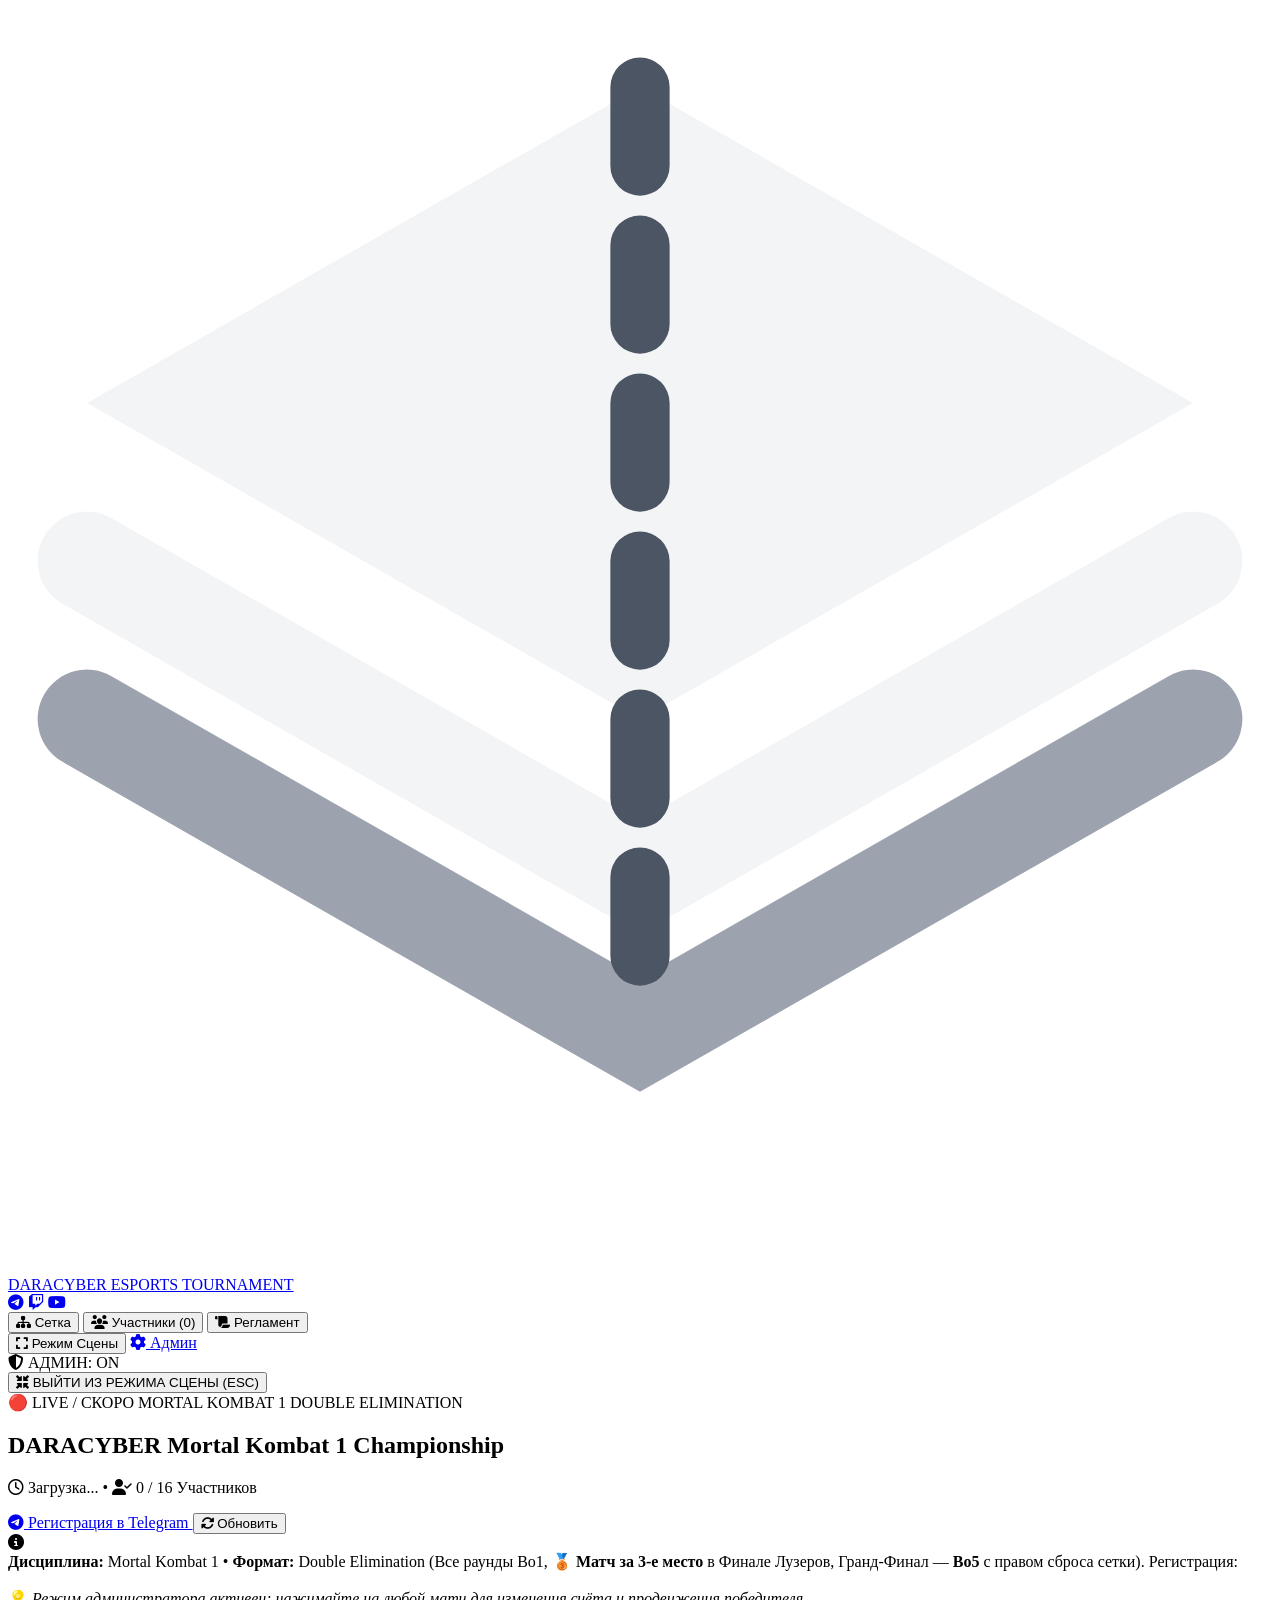
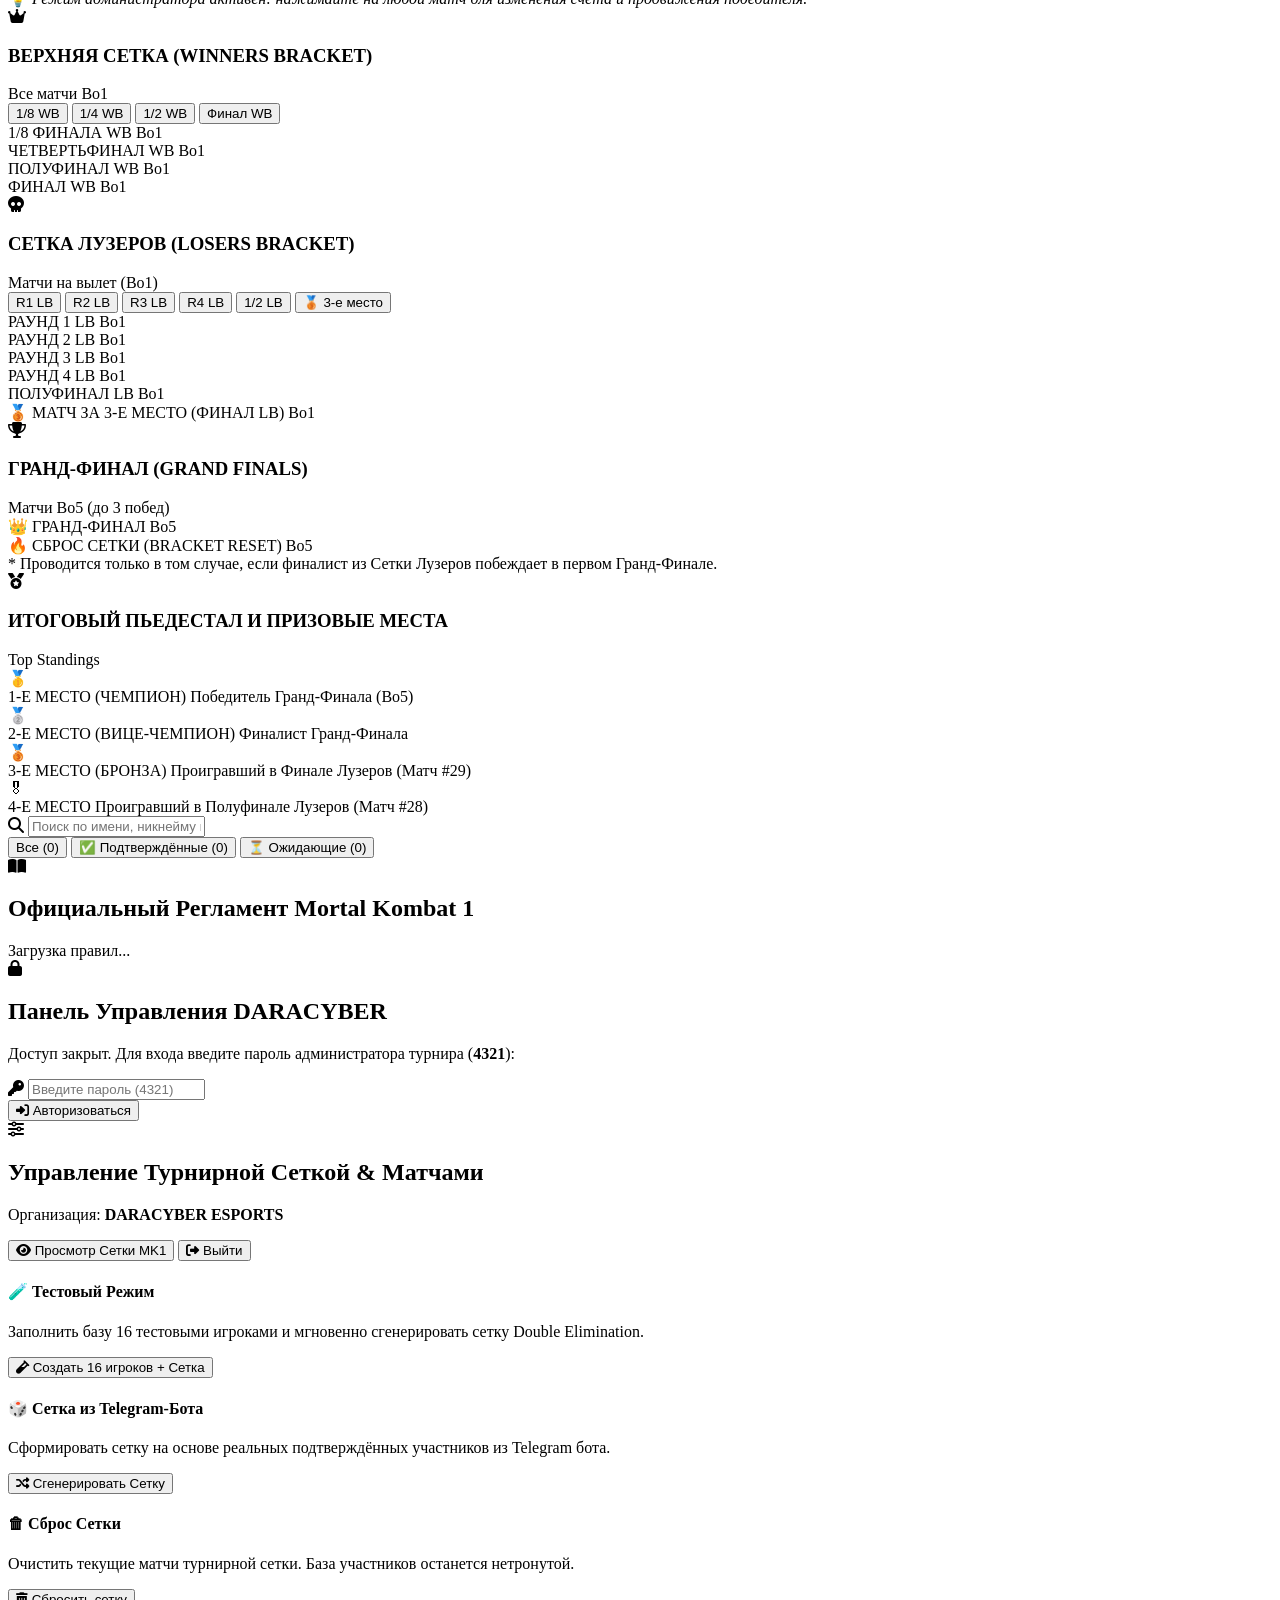
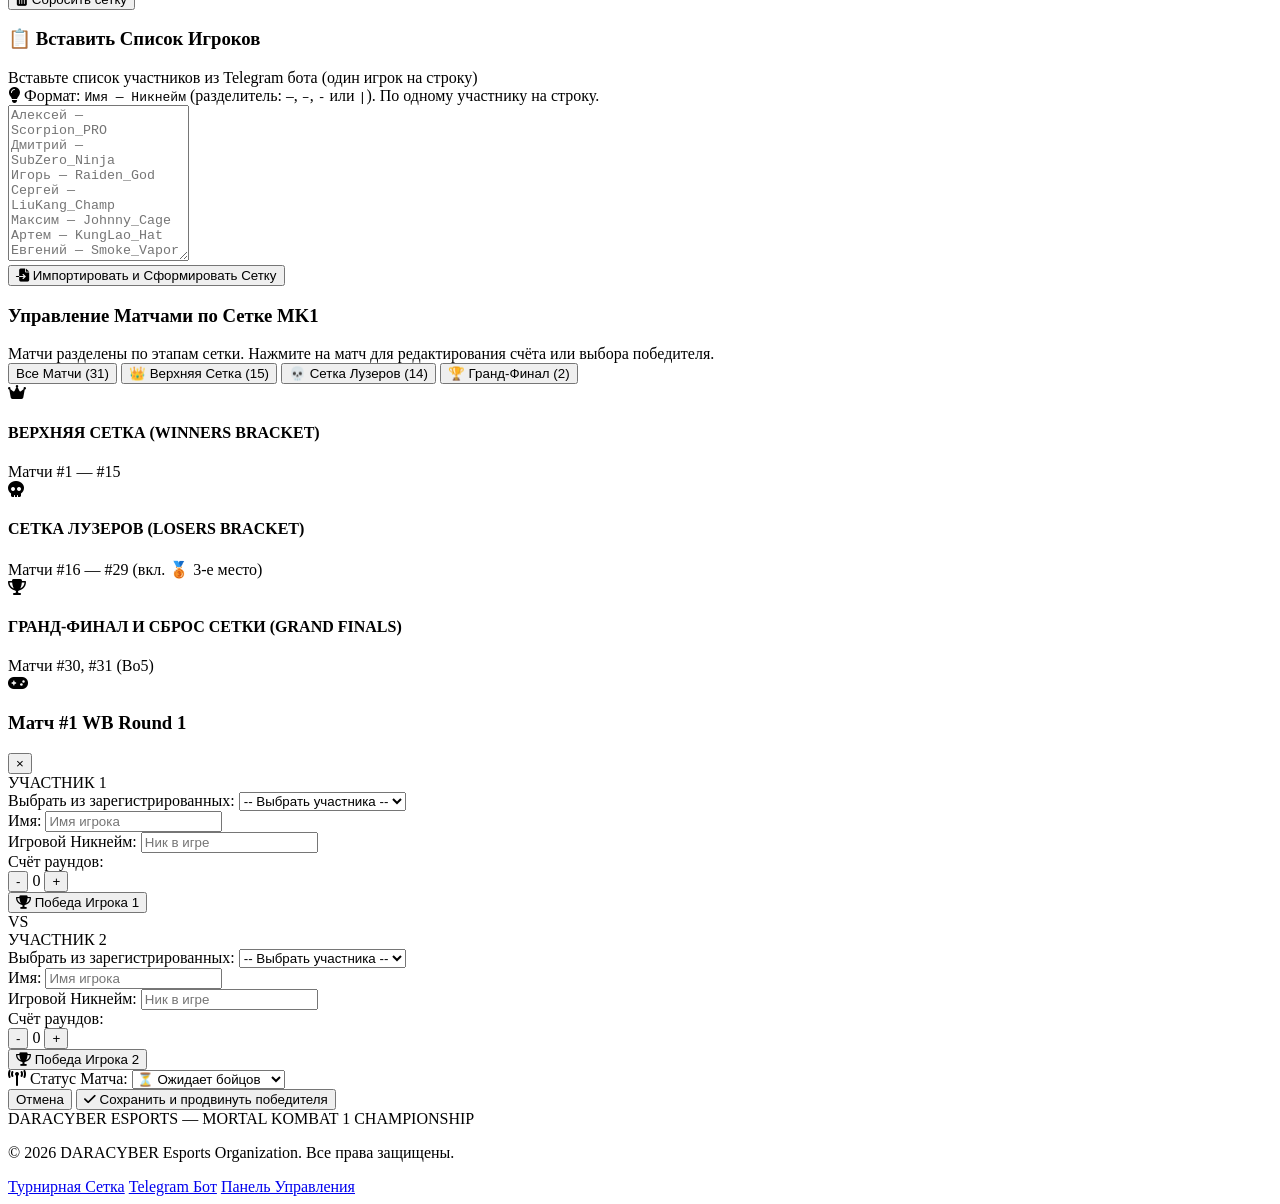
==== web/200.html @ 74cfa239 "Deploy to Heroku" ====
<!DOCTYPE html>
<html lang="ru">
<head>
  <meta charset="UTF-8">
  <meta name="viewport" content="width=device-width, initial-scale=1.0">
  <title>DARACYBER — Mortal Kombat 1 Championship</title>
  <meta name="description" content="Турнир по Mortal Kombat 1 от DARACYBER ESPORTS. Double Elimination, 16 игроков, обновление результатов в реальном времени.">
  <link rel="preconnect" href="https://fonts.googleapis.com">
  <link rel="preconnect" href="https://fonts.gstatic.com" crossorigin>
  <link href="https://fonts.googleapis.com/css2?family=Outfit:wght@400;500;600;700;800;900&family=Space+Grotesk:wght@600;700;800;900&display=swap" rel="stylesheet">
  <link rel="stylesheet" href="https://cdnjs.cloudflare.com/ajax/libs/font-awesome/6.5.1/css/all.min.css" crossorigin="anonymous">
  <link rel="stylesheet" href="/style.css">
</head>
<body>

  <!-- ================= ШАПКА ================= -->
  <header class="site-header">
    <div class="header-inner">
      <div class="header-left">
        <a href="/" class="brand-logo">
          <div class="brand-emblem">
            <svg viewBox="0 0 32 32" fill="none" xmlns="http://www.w3.org/2000/svg" class="brand-icon">
              <path d="M16 2L2 10L16 18L30 10L16 2Z" fill="#f3f4f6"/>
              <path d="M2 14L16 22L30 14" stroke="#f3f4f6" stroke-width="2.5" stroke-linecap="round"/>
              <path d="M2 18L16 26L30 18" stroke="#9ca3af" stroke-width="2.5" stroke-linecap="round"/>
              <path d="M16 2L16 26" stroke="#4b5563" stroke-width="1.5" stroke-linecap="round" stroke-dasharray="2 2"/>
            </svg>
          </div>
          <div class="brand-text">
            <span class="brand-name" id="nav-org-name">DARACYBER</span>
            <span class="brand-tag">ESPORTS TOURNAMENT</span>
          </div>
        </a>

        <!-- Соцсети -->
        <div class="header-socials">
          <a href="https://t.me/comp_games_lovers_bot" target="_blank" title="Telegram Бот" class="social-link"><i class="fab fa-telegram-plane"></i></a>
          <a href="https://twitch.tv" target="_blank" title="Twitch" class="social-link"><i class="fab fa-twitch"></i></a>
          <a href="https://youtube.com" target="_blank" title="YouTube" class="social-link"><i class="fab fa-youtube"></i></a>
        </div>
      </div>

      <!-- Навигация -->
      <nav class="main-nav">
        <button class="nav-item active" id="nav-btn-bracket" onclick="switchTab('bracket')">
          <i class="fas fa-sitemap"></i> Сетка
        </button>
        <button class="nav-item" id="nav-btn-participants" onclick="switchTab('participants')">
          <i class="fas fa-users"></i> Участники (<span id="nav-participants-count">0</span>)
        </button>
        <button class="nav-item" id="nav-btn-rules" onclick="switchTab('rules')">
          <i class="fas fa-scroll"></i> Регламент
        </button>
      </nav>

      <!-- Правая часть -->
      <div class="header-right">
        <button id="stage-mode-btn" class="btn-ghost-sm" onclick="toggleStageMode()" title="Полноэкранный режим трансляции">
          <i class="fas fa-expand"></i> Режим Сцены
        </button>
        <a href="/admin" class="btn-ghost-sm" onclick="event.preventDefault(); showAdmin();" title="Панель администратора">
          <i class="fas fa-cog"></i> Админ
        </a>
        <div id="admin-status-indicator" class="admin-status-pill hidden">
          <i class="fas fa-shield-alt"></i> АДМИН: ON
        </div>
      </div>
    </div>
  </header>

  <!-- Плавающая кнопка выхода из Режима Сцены -->
  <div id="stage-mode-floating-bar" class="stage-floating-bar">
    <button class="btn-exit-stage" onclick="toggleStageMode()" title="Выйти из режима сцены (ESC)">
      <i class="fas fa-compress-arrows-alt"></i> <span>ВЫЙТИ ИЗ РЕЖИМА СЦЕНЫ (ESC)</span>
    </button>
  </div>

  <!-- ================= ОСНОВНАЯ СТРАНИЦА ТУРНИРА ================= -->
  <div id="page-tournament" class="page-view active">

    <!-- Верхний Баннер -->
    <section class="tournament-header-banner">
      <div class="section-container">
        <div class="detail-header-flex">
          <div>
            <div class="detail-badge-group">
              <span class="status-chip chip-live">🔴 LIVE / СКОРО</span>
              <span class="status-chip chip-game">MORTAL KOMBAT 1</span>
              <span class="status-chip chip-format">DOUBLE ELIMINATION</span>
            </div>
            <h1 class="detail-main-title" id="detail-tourney-title">DARACYBER Mortal Kombat 1 Championship</h1>
            <p class="detail-info-line">
              <span id="detail-tourney-date"><i class="far fa-clock"></i> Загрузка...</span>
              <span class="dot-sep">•</span>
              <span id="detail-tourney-registered-pill"><i class="fas fa-user-check"></i> 0 / 16 Участников</span>
            </p>
          </div>

          <div class="detail-header-actions">
            <a id="detail-tg-btn" href="https://t.me/comp_games_lovers_bot" target="_blank" class="btn-action-primary" title="Регистрация через Telegram-бота">
              <i class="fab fa-telegram-plane"></i> Регистрация в Telegram
            </a>
            <button class="btn-action-secondary" onclick="loadData()">
              <i class="fas fa-sync-alt"></i> Обновить
            </button>
          </div>
        </div>
      </div>
    </section>

    <!-- Секция Контента Турнира -->
    <div class="section-container tourney-content-wrapper">

      <!-- 1. ТУРНИРНАЯ СЕТКА -->
      <div id="tab-content-bracket" class="tab-content active">
        
        <!-- Подсказка -->
        <div class="bracket-info-alert">
          <div class="alert-icon"><i class="fas fa-info-circle"></i></div>
          <div class="alert-text">
            <strong>Дисциплина:</strong> Mortal Kombat 1 • <strong>Формат:</strong> Double Elimination (Все раунды Bo1, 🥉 <strong>Матч за 3-е место</strong> в Финале Лузеров, Гранд-Финал — <strong>Bo5</strong> с правом сброса сетки). 
            Регистрация: <a id="alert-bot-link" href="https://t.me/comp_games_lovers_bot" target="_blank" style="color: #fff; font-weight: 700; text-decoration: underline;">@comp_games_lovers_bot</a>
            <span id="admin-bracket-hint" class="hidden"><br>💡 <em>Режим администратора активен: нажимайте на любой матч для изменения счёта и продвижения победителя.</em></span>
          </div>
        </div>

        <!-- Верхняя Сетка (Winners Bracket) -->
        <div class="bracket-block">
          <div class="bracket-block-header winners-header">
            <div class="bracket-title-flex">
              <i class="fas fa-crown"></i>
              <h3>ВЕРХНЯЯ СЕТКА (WINNERS BRACKET)</h3>
            </div>
            <span class="bracket-format-tag">Все матчи Bo1</span>
          </div>

          <div class="mobile-round-nav" id="winners-round-nav">
            <button class="round-nav-pill active" onclick="jumpToRound('winners', 1, this)">1/8 WB</button>
            <button class="round-nav-pill" onclick="jumpToRound('winners', 2, this)">1/4 WB</button>
            <button class="round-nav-pill" onclick="jumpToRound('winners', 3, this)">1/2 WB</button>
            <button class="round-nav-pill" onclick="jumpToRound('winners', 4, this)">Финал WB</button>
          </div>

          <div class="bracket-scroll-container" id="scroll-container-winners">
            <div class="bracket-tree" id="bracket-tree-winners">
              <div class="round-column" id="winners-col-1">
                <div class="round-heading">1/8 ФИНАЛА WB <span class="bo-chip">Bo1</span></div>
                <div class="matches-list" id="winners-round-1"></div>
              </div>
              <div class="round-column" id="winners-col-2">
                <div class="round-heading">ЧЕТВЕРТЬФИНАЛ WB <span class="bo-chip">Bo1</span></div>
                <div class="matches-list" id="winners-round-2"></div>
              </div>
              <div class="round-column" id="winners-col-3">
                <div class="round-heading">ПОЛУФИНАЛ WB <span class="bo-chip">Bo1</span></div>
                <div class="matches-list" id="winners-round-3"></div>
              </div>
              <div class="round-column highlight-column" id="winners-col-4">
                <div class="round-heading">ФИНАЛ WB <span class="bo-chip">Bo1</span></div>
                <div class="matches-list" id="winners-round-4"></div>
              </div>
            </div>
          </div>
        </div>

        <!-- Нижняя Сетка (Losers Bracket) -->
        <div class="bracket-block">
          <div class="bracket-block-header losers-header">
            <div class="bracket-title-flex">
              <i class="fas fa-skull"></i>
              <h3>СЕТКА ЛУЗЕРОВ (LOSERS BRACKET)</h3>
            </div>
            <span class="bracket-format-tag">Матчи на вылет (Bo1)</span>
          </div>

          <div class="mobile-round-nav" id="losers-round-nav">
            <button class="round-nav-pill active" onclick="jumpToRound('losers', 1, this)">R1 LB</button>
            <button class="round-nav-pill" onclick="jumpToRound('losers', 2, this)">R2 LB</button>
            <button class="round-nav-pill" onclick="jumpToRound('losers', 3, this)">R3 LB</button>
            <button class="round-nav-pill" onclick="jumpToRound('losers', 4, this)">R4 LB</button>
            <button class="round-nav-pill" onclick="jumpToRound('losers', 5, this)">1/2 LB</button>
            <button class="round-nav-pill" onclick="jumpToRound('losers', 6, this)">🥉 3-е место</button>
          </div>

          <div class="bracket-scroll-container" id="scroll-container-losers">
            <div class="bracket-tree losers-tree" id="bracket-tree-losers">
              <div class="round-column" id="losers-col-1">
                <div class="round-heading">РАУНД 1 LB <span class="bo-chip">Bo1</span></div>
                <div class="matches-list" id="losers-round-1"></div>
              </div>
              <div class="round-column" id="losers-col-2">
                <div class="round-heading">РАУНД 2 LB <span class="bo-chip">Bo1</span></div>
                <div class="matches-list" id="losers-round-2"></div>
              </div>
              <div class="round-column" id="losers-col-3">
                <div class="round-heading">РАУНД 3 LB <span class="bo-chip">Bo1</span></div>
                <div class="matches-list" id="losers-round-3"></div>
              </div>
              <div class="round-column" id="losers-col-4">
                <div class="round-heading">РАУНД 4 LB <span class="bo-chip">Bo1</span></div>
                <div class="matches-list" id="losers-round-4"></div>
              </div>
              <div class="round-column" id="losers-col-5">
                <div class="round-heading">ПОЛУФИНАЛ LB <span class="bo-chip">Bo1</span></div>
                <div class="matches-list" id="losers-round-5"></div>
              </div>
              <div class="round-column highlight-column bronze-column" id="losers-col-6">
                <div class="round-heading bronze-heading">🥉 МАТЧ ЗА 3-Е МЕСТО (ФИНАЛ LB) <span class="bo-chip">Bo1</span></div>
                <div class="matches-list" id="losers-round-6"></div>
              </div>
            </div>
          </div>
        </div>

        <!-- Гранд-Финал и Сброс Сетки -->
        <div class="bracket-block grand-final-block">
          <div class="bracket-block-header grand-header">
            <div class="bracket-title-flex">
              <i class="fas fa-trophy"></i>
              <h3>ГРАНД-ФИНАЛ (GRAND FINALS)</h3>
            </div>
            <span class="bracket-format-tag">Матчи Bo5 (до 3 побед)</span>
          </div>

          <div class="grand-finals-grid">
            <div class="grand-match-box">
              <div class="round-heading grand-title">
                👑 ГРАНД-ФИНАЛ <span class="bo-chip">Bo5</span>
              </div>
              <div class="matches-list" id="grand-final-matches"></div>
            </div>

            <div class="grand-match-box reset-box">
              <div class="round-heading reset-title">
                🔥 СБРОС СЕТКИ (BRACKET RESET) <span class="bo-chip">Bo5</span>
              </div>
              <div class="matches-list" id="reset-final-matches"></div>
              <div class="reset-explain-text">
                * Проводится только в том случае, если финалист из Сетки Лузеров побеждает в первом Гранд-Финале.
              </div>
            </div>
          </div>
        </div>

        <!-- Итоговый Пьедестал -->
        <div class="bracket-block podium-standings-block">
          <div class="bracket-block-header podium-header">
            <div class="bracket-title-flex">
              <i class="fas fa-medal"></i>
              <h3>ИТОГОВЫЙ ПЬЕДЕСТАЛ И ПРИЗОВЫЕ МЕСТА</h3>
            </div>
            <span class="bracket-format-tag">Top Standings</span>
          </div>

          <div class="podium-showcase-grid">
            <div class="podium-card podium-first">
              <div class="podium-medal">🥇</div>
              <div class="podium-info">
                <span class="podium-rank">1-Е МЕСТО (ЧЕМПИОН)</span>
                <span class="podium-sub">Победитель Гранд-Финала (Bo5)</span>
              </div>
            </div>

            <div class="podium-card podium-second">
              <div class="podium-medal">🥈</div>
              <div class="podium-info">
                <span class="podium-rank">2-Е МЕСТО (ВИЦЕ-ЧЕМПИОН)</span>
                <span class="podium-sub">Финалист Гранд-Финала</span>
              </div>
            </div>

            <div class="podium-card podium-third">
              <div class="podium-medal">🥉</div>
              <div class="podium-info">
                <span class="podium-rank">3-Е МЕСТО (БРОНЗА)</span>
                <span class="podium-sub">Проигравший в Финале Лузеров (Матч #29)</span>
              </div>
            </div>

            <div class="podium-card podium-fourth">
              <div class="podium-medal">🎖</div>
              <div class="podium-info">
                <span class="podium-rank">4-Е МЕСТО</span>
                <span class="podium-sub">Проигравший в Полуфинале Лузеров (Матч #28)</span>
              </div>
            </div>
          </div>
        </div>

      </div>

      <!-- 2. СПИСОК УЧАСТНИКОВ -->
      <div id="tab-content-participants" class="tab-content">
        
        <!-- Панель Поиска и Фильтрации -->
        <div class="participants-filter-bar">
          <div class="search-input-wrap">
            <i class="fas fa-search search-icon"></i>
            <input type="text" id="participant-search" placeholder="Поиск по имени, никнейму или @username..." oninput="onSearchParticipants()">
          </div>

          <div class="filter-buttons-group">
            <button class="filter-btn active" onclick="filterParticipantStatus('all', this)">Все (<span id="count-all">0</span>)</button>
            <button class="filter-btn" onclick="filterParticipantStatus('confirmed', this)">✅ Подтверждённые (<span id="count-confirmed">0</span>)</button>
            <button class="filter-btn" onclick="filterParticipantStatus('pending', this)">⏳ Ожидающие (<span id="count-pending">0</span>)</button>
          </div>
        </div>

        <!-- Сетка карточек участников -->
        <div class="participants-grid-layout" id="participants-list-container">
          <!-- Заполняется динамически через JS -->
        </div>

      </div>

      <!-- 3. РЕГЛАМЕНТ И ПРАВИЛА -->
      <div id="tab-content-rules" class="tab-content">
        <div class="rules-paper-card">
          <div class="rules-header">
            <i class="fas fa-book-open"></i>
            <h2>Официальный Регламент Mortal Kombat 1</h2>
          </div>
          <div class="rules-body" id="rules-content-display">
            Загрузка правил...
          </div>
        </div>
      </div>

    </div>
  </div>


  <!-- ================= СТРАНИЦА АДМИН-ПАНЕЛИ (/admin) ================= -->
  <div id="page-admin" class="page-view">
    <div class="section-container">
      
      <!-- Форма Входа -->
      <div id="admin-auth-view" class="admin-login-box">
        <div class="admin-login-shield">
          <i class="fas fa-lock"></i>
        </div>
        <h2>Панель Управления DARACYBER</h2>
        <p class="admin-login-sub">Доступ закрыт. Для входа введите пароль администратора турнира (<strong>4321</strong>):</p>
        
        <div class="passcode-input-form">
          <div class="input-with-icon">
            <i class="fas fa-key"></i>
            <input type="password" id="admin-passcode-input" placeholder="Введите пароль (4321)" maxlength="20" onkeypress="if(event.key==='Enter') executeAdminLogin()">
          </div>
          <button class="btn-action-primary w-100" id="btn-admin-submit" onclick="executeAdminLogin()">
            <i class="fas fa-sign-in-alt"></i> Авторизоваться
          </button>
          <div id="admin-auth-error" class="auth-error-msg hidden"></div>
        </div>
      </div>

      <!-- Панель Администратора -->
      <div id="admin-dashboard-view" class="admin-dashboard-box hidden">
        
        <div class="dashboard-top-bar">
          <div class="dash-title">
            <i class="fas fa-sliders-h"></i>
            <div>
              <h2>Управление Турнирной Сеткой & Матчами</h2>
              <p>Организация: <strong>DARACYBER ESPORTS</strong></p>
            </div>
          </div>
          <div class="dash-actions">
            <button class="btn-ghost-sm" onclick="showTournament()">
              <i class="fas fa-eye"></i> Просмотр Сетки MK1
            </button>
            <button class="btn-danger-sm" onclick="logoutAdmin()">
              <i class="fas fa-sign-out-alt"></i> Выйти
            </button>
          </div>
        </div>

        <!-- Кнопки быстрых действий -->
        <div class="admin-quick-controls">
          <div class="control-card">
            <h4>🧪 Тестовый Режим</h4>
            <p>Заполнить базу 16 тестовыми игроками и мгновенно сгенерировать сетку Double Elimination.</p>
            <button class="btn-action-secondary" onclick="seedTestPlayers()">
              <i class="fas fa-vial"></i> Создать 16 игроков + Сетка
            </button>
          </div>

          <div class="control-card">
            <h4>🎲 Сетка из Telegram-Бота</h4>
            <p>Сформировать сетку на основе реальных подтверждённых участников из Telegram бота.</p>
            <button class="btn-action-primary" onclick="generateBracket()">
              <i class="fas fa-random"></i> Сгенерировать Сетку
            </button>
          </div>

          <div class="control-card danger-card">
            <h4>🗑 Сброс Сетки</h4>
            <p>Очистить текущие матчи турнирной сетки. База участников останется нетронутой.</p>
            <button class="btn-danger-sm" onclick="resetBracket()">
              <i class="fas fa-trash-alt"></i> Сбросить сетку
            </button>
          </div>
        </div>

        <!-- НОВОЕ: Импорт Списка Игроков -->
        <div class="admin-import-section">
          <div class="admin-section-header">
            <h3>📋 Вставить Список Игроков</h3>
            <span class="badge-hint">Вставьте список участников из Telegram бота (один игрок на строку)</span>
          </div>

          <div class="import-card">
            <div class="import-format-hint">
              <i class="fas fa-lightbulb"></i>
              <span>Формат: <code>Имя — Никнейм</code> (разделитель: <code>—</code>, <code>–</code>, <code>-</code> или <code>|</code>). По одному участнику на строку.</span>
            </div>
            <textarea id="import-players-textarea" class="import-textarea" rows="10" placeholder="Алексей — Scorpion_PRO
Дмитрий — SubZero_Ninja
Игорь — Raiden_God
Сергей — LiuKang_Champ
Максим — Johnny_Cage
Артем — KungLao_Hat
Евгений — Smoke_Vapor
Никита — Reptile_Acid
Владимир — ShaoKahn_King
Олег — ShangTsung_Soul
Михаил — Baraka_Blades
Роман — Jax_Arms
Павел — Kenshi_Sword
Илья — Rain_Water
Денис — Geras_Time
Кирилл — Kabal_Speed"></textarea>
            <div class="import-actions">
              <button class="btn-action-primary" onclick="importPlayersList()">
                <i class="fas fa-file-import"></i> Импортировать и Сформировать Сетку
              </button>
              <span id="import-result-msg" class="import-result-msg"></span>
            </div>
          </div>
        </div>

        <!-- Управление матчами по сетке (Winners, Losers, Finals) -->
        <div class="admin-matches-section">
          <div class="admin-section-header">
            <div>
              <h3>Управление Матчами по Сетке MK1</h3>
              <span class="badge-hint">Матчи разделены по этапам сетки. Нажмите на матч для редактирования счёта или выбора победителя.</span>
            </div>

            <!-- Фильтр категорий -->
            <div class="admin-filter-pills">
              <button class="admin-filter-pill active" id="af-btn-all" onclick="filterAdminCategory('all', this)">Все Матчи (31)</button>
              <button class="admin-filter-pill" id="af-btn-winners" onclick="filterAdminCategory('winners', this)">👑 Верхняя Сетка (15)</button>
              <button class="admin-filter-pill" id="af-btn-losers" onclick="filterAdminCategory('losers', this)">💀 Сетка Лузеров (14)</button>
              <button class="admin-filter-pill" id="af-btn-finals" onclick="filterAdminCategory('finals', this)">🏆 Гранд-Финал (2)</button>
            </div>
          </div>

          <!-- 1. ВЕРХНЯЯ СЕТКА -->
          <div class="admin-bracket-group" id="admin-group-winners">
            <div class="admin-group-title">
              <div class="group-title-left">
                <i class="fas fa-crown text-gold"></i>
                <h4>ВЕРХНЯЯ СЕТКА (WINNERS BRACKET)</h4>
              </div>
              <span class="admin-block-badge">Матчи #1 — #15</span>
            </div>
            <div class="admin-matches-container" id="admin-list-winners"></div>
          </div>

          <!-- 2. СЕТКА ЛУЗЕРОВ -->
          <div class="admin-bracket-group" id="admin-group-losers">
            <div class="admin-group-title">
              <div class="group-title-left">
                <i class="fas fa-skull text-red"></i>
                <h4>СЕТКА ЛУЗЕРОВ (LOSERS BRACKET)</h4>
              </div>
              <span class="admin-block-badge">Матчи #16 — #29 (вкл. 🥉 3-е место)</span>
            </div>
            <div class="admin-matches-container" id="admin-list-losers"></div>
          </div>

          <!-- 3. ГРАНД-ФИНАЛЫ -->
          <div class="admin-bracket-group" id="admin-group-finals">
            <div class="admin-group-title">
              <div class="group-title-left">
                <i class="fas fa-trophy text-gold"></i>
                <h4>ГРАНД-ФИНАЛ И СБРОС СЕТКИ (GRAND FINALS)</h4>
              </div>
              <span class="admin-block-badge">Матчи #30, #31 (Bo5)</span>
            </div>
            <div class="admin-matches-container" id="admin-list-finals"></div>
          </div>
        </div>

      </div>

    </div>
  </div>


  <!-- ================= МОДАЛЬНОЕ ОКНО РЕДАКТИРОВАНИЯ МАТЧА ================= -->
  <div id="match-modal" class="modal-backdrop hidden">
    <div class="modal-card">
      <div class="modal-top">
        <div class="modal-title-flex">
          <i class="fas fa-gamepad"></i>
          <h3>Матч <span id="modal-match-id">#1</span> <span class="modal-round-tag" id="modal-match-round">WB Round 1</span></h3>
        </div>
        <button class="modal-close-btn" onclick="closeModal()">&times;</button>
      </div>

      <div class="modal-body-content">
        
        <!-- Блок Игроков и Счёта -->
        <div class="players-editor-grid">
          
          <!-- Игрок 1 -->
          <div class="player-edit-card" id="player1-card-box">
            <div class="player-card-tag">УЧАСТНИК 1</div>
            
            <div class="form-group">
              <label>Выбрать из зарегистрированных:</label>
              <select id="modal-p1-select" class="form-control" onchange="onSelectPlayer(1)">
                <option value="">-- Выбрать участника --</option>
              </select>
            </div>

            <div class="form-group">
              <label>Имя:</label>
              <input type="text" id="modal-p1-name-input" class="form-control" placeholder="Имя игрока">
            </div>

            <div class="form-group">
              <label>Игровой Никнейм:</label>
              <input type="text" id="modal-p1-nick-input" class="form-control" placeholder="Ник в игре">
            </div>

            <div class="score-selector-wrap">
              <label>Счёт раундов:</label>
              <div class="score-stepper">
                <button type="button" class="btn-step" onclick="adjustScore(1, -1)">-</button>
                <span class="step-value" id="modal-score1">0</span>
                <button type="button" class="btn-step" onclick="adjustScore(1, 1)">+</button>
              </div>
            </div>

            <button type="button" class="btn-win-select" onclick="selectWinner(1)">
              <i class="fas fa-trophy"></i> Победа Игрока 1
            </button>
          </div>

          <!-- Разделитель VS -->
          <div class="vs-center-column">
            <div class="vs-badge">VS</div>
          </div>

          <!-- Игрок 2 -->
          <div class="player-edit-card" id="player2-card-box">
            <div class="player-card-tag">УЧАСТНИК 2</div>

            <div class="form-group">
              <label>Выбрать из зарегистрированных:</label>
              <select id="modal-p2-select" class="form-control" onchange="onSelectPlayer(2)">
                <option value="">-- Выбрать участника --</option>
              </select>
            </div>

            <div class="form-group">
              <label>Имя:</label>
              <input type="text" id="modal-p2-name-input" class="form-control" placeholder="Имя игрока">
            </div>

            <div class="form-group">
              <label>Игровой Никнейм:</label>
              <input type="text" id="modal-p2-nick-input" class="form-control" placeholder="Ник в игре">
            </div>

            <div class="score-selector-wrap">
              <label>Счёт раундов:</label>
              <div class="score-stepper">
                <button type="button" class="btn-step" onclick="adjustScore(2, -1)">-</button>
                <span class="step-value" id="modal-score2">0</span>
                <button type="button" class="btn-step" onclick="adjustScore(2, 1)">+</button>
              </div>
            </div>

            <button type="button" class="btn-win-select" onclick="selectWinner(2)">
              <i class="fas fa-trophy"></i> Победа Игрока 2
            </button>
          </div>

        </div>

        <!-- Статус Матча -->
        <div class="status-select-bar">
          <label><i class="fas fa-broadcast-tower"></i> Статус Матча:</label>
          <select id="modal-status-select" class="form-control status-dropdown">
            <option value="pending">⏳ Ожидает бойцов</option>
            <option value="live">🔴 ИДЁТ БОЙ (LIVE)</option>
            <option value="completed">✅ Матч завершён</option>
            <option value="not_needed">🚫 Не требуется</option>
          </select>
        </div>

      </div>

      <div class="modal-footer-bar">
        <button class="btn-ghost-sm" onclick="closeModal()">Отмена</button>
        <button class="btn-action-primary" id="save-match-btn" onclick="saveMatchResult()">
          <i class="fas fa-check"></i> Сохранить и продвинуть победителя
        </button>
      </div>
    </div>
  </div>


  <!-- ================= ПОДВАЛ ================= -->
  <footer class="site-footer">
    <div class="footer-inner">
      <div class="footer-left">
        <div class="footer-logo">
          <span class="brand-name" id="footer-org-name">DARACYBER</span>
          <span class="brand-sub">ESPORTS — MORTAL KOMBAT 1 CHAMPIONSHIP</span>
        </div>
        <p class="footer-copy">© 2026 DARACYBER Esports Organization. Все права защищены.</p>
      </div>

      <div class="footer-links">
        <a href="javascript:void(0)" onclick="showTournament()">Турнирная Сетка</a>
        <a id="footer-tg-link" href="https://t.me/comp_games_lovers_bot" target="_blank">Telegram Бот</a>
        <a href="/admin" onclick="event.preventDefault(); showAdmin();">Панель Управления</a>
      </div>
    </div>
  </footer>

  <script src="/app.js"></script>
</body>
</html>
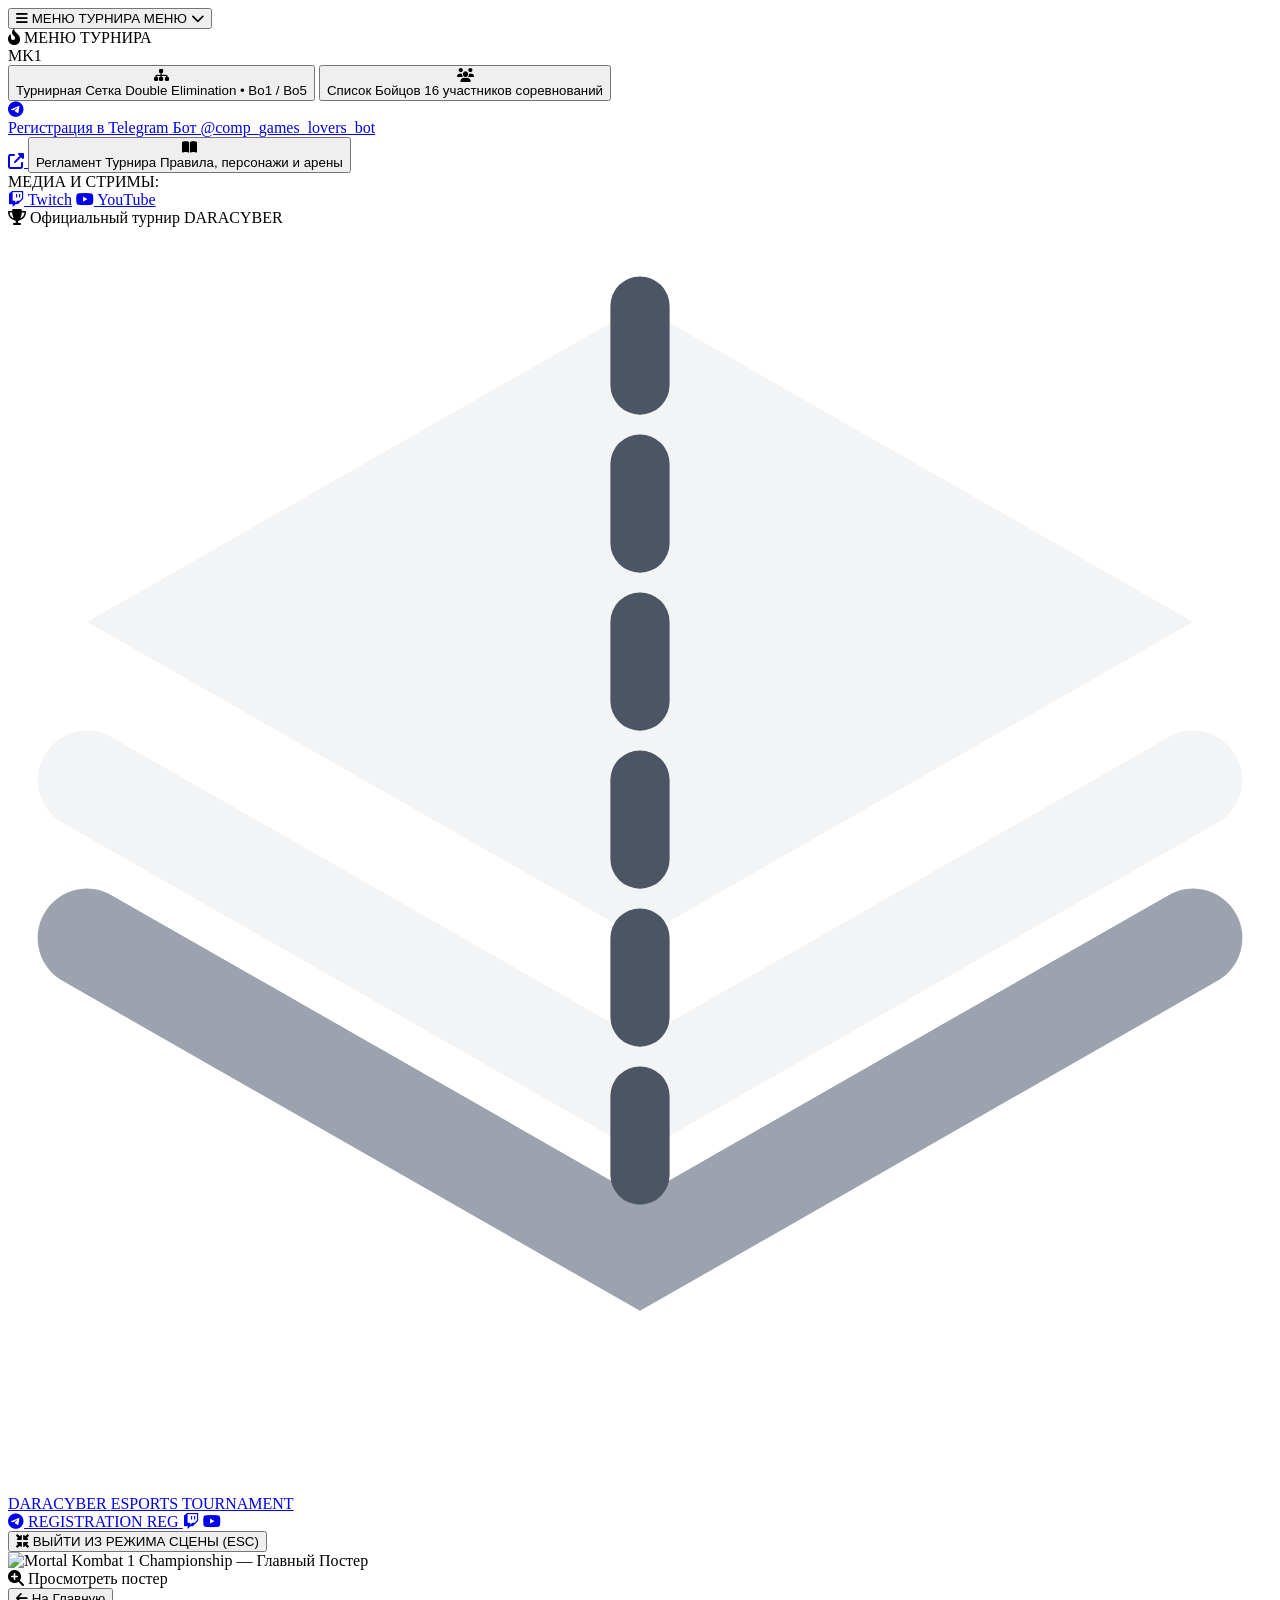
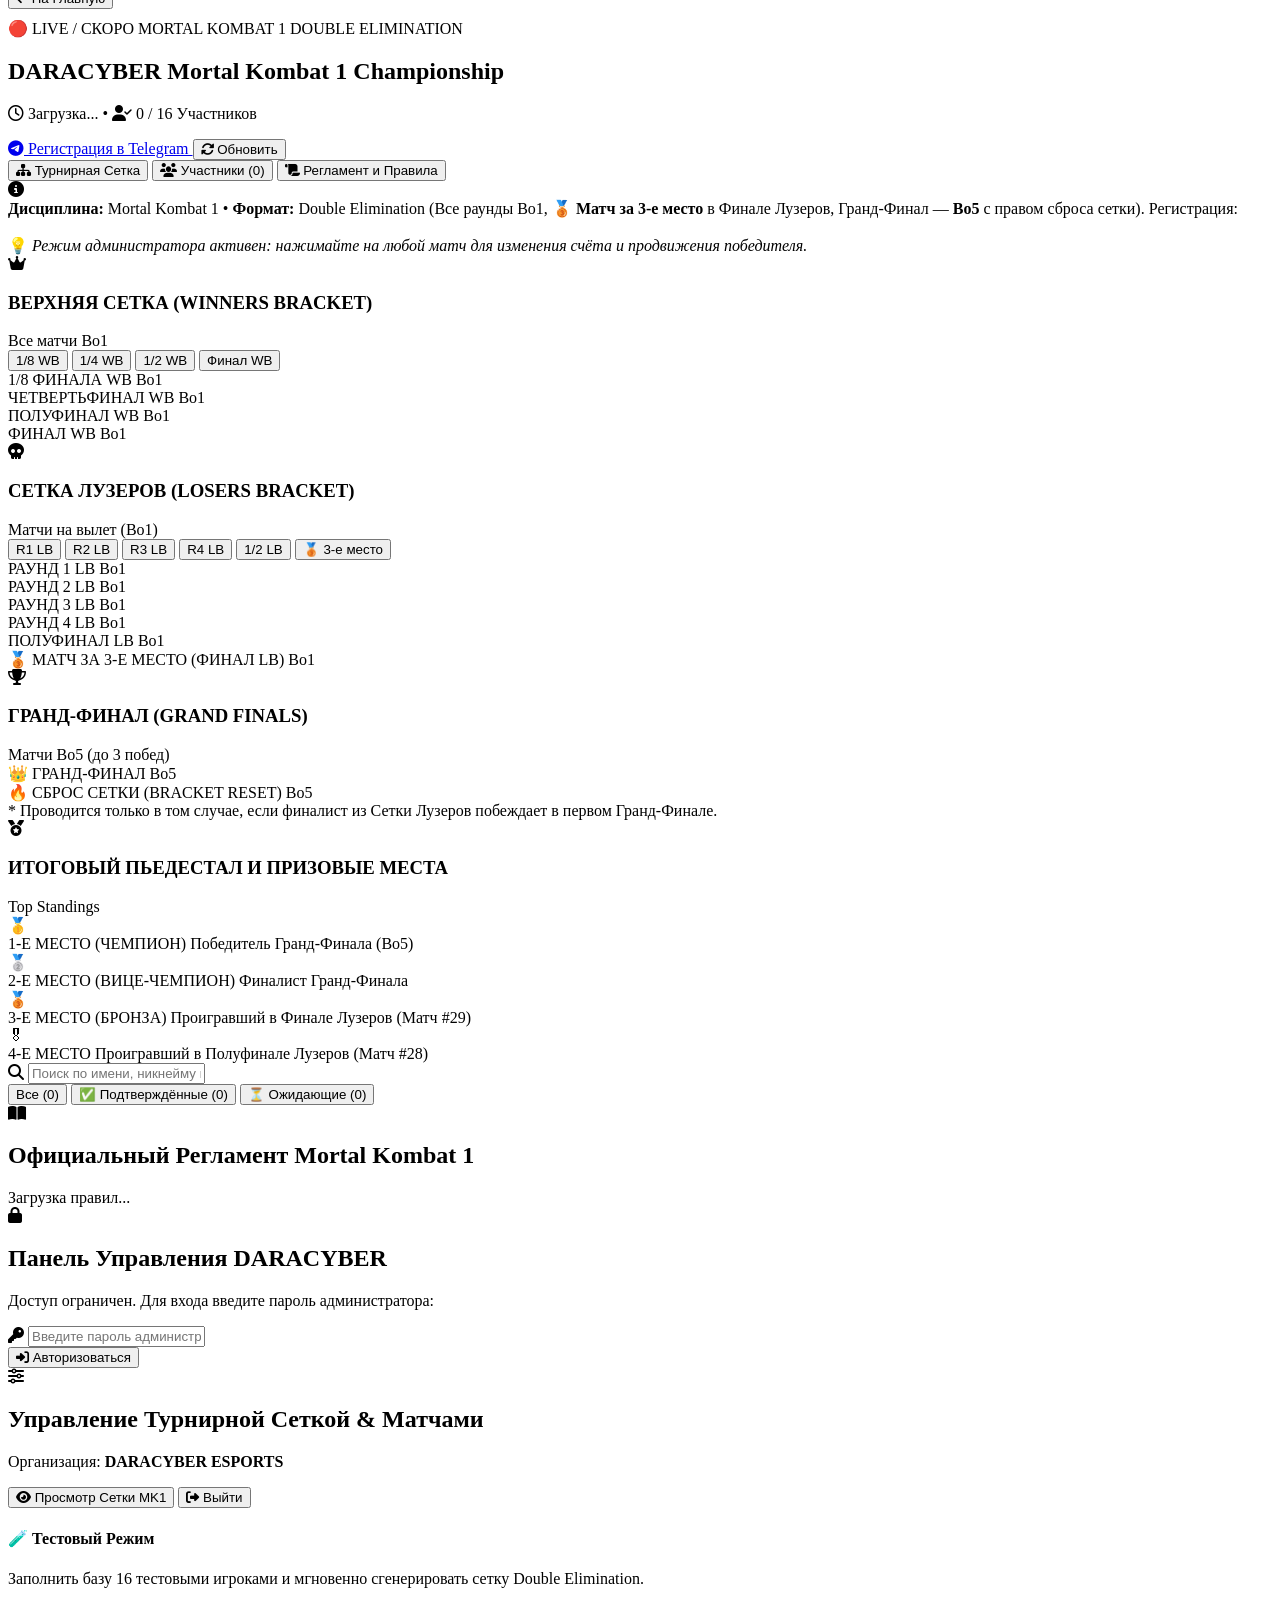
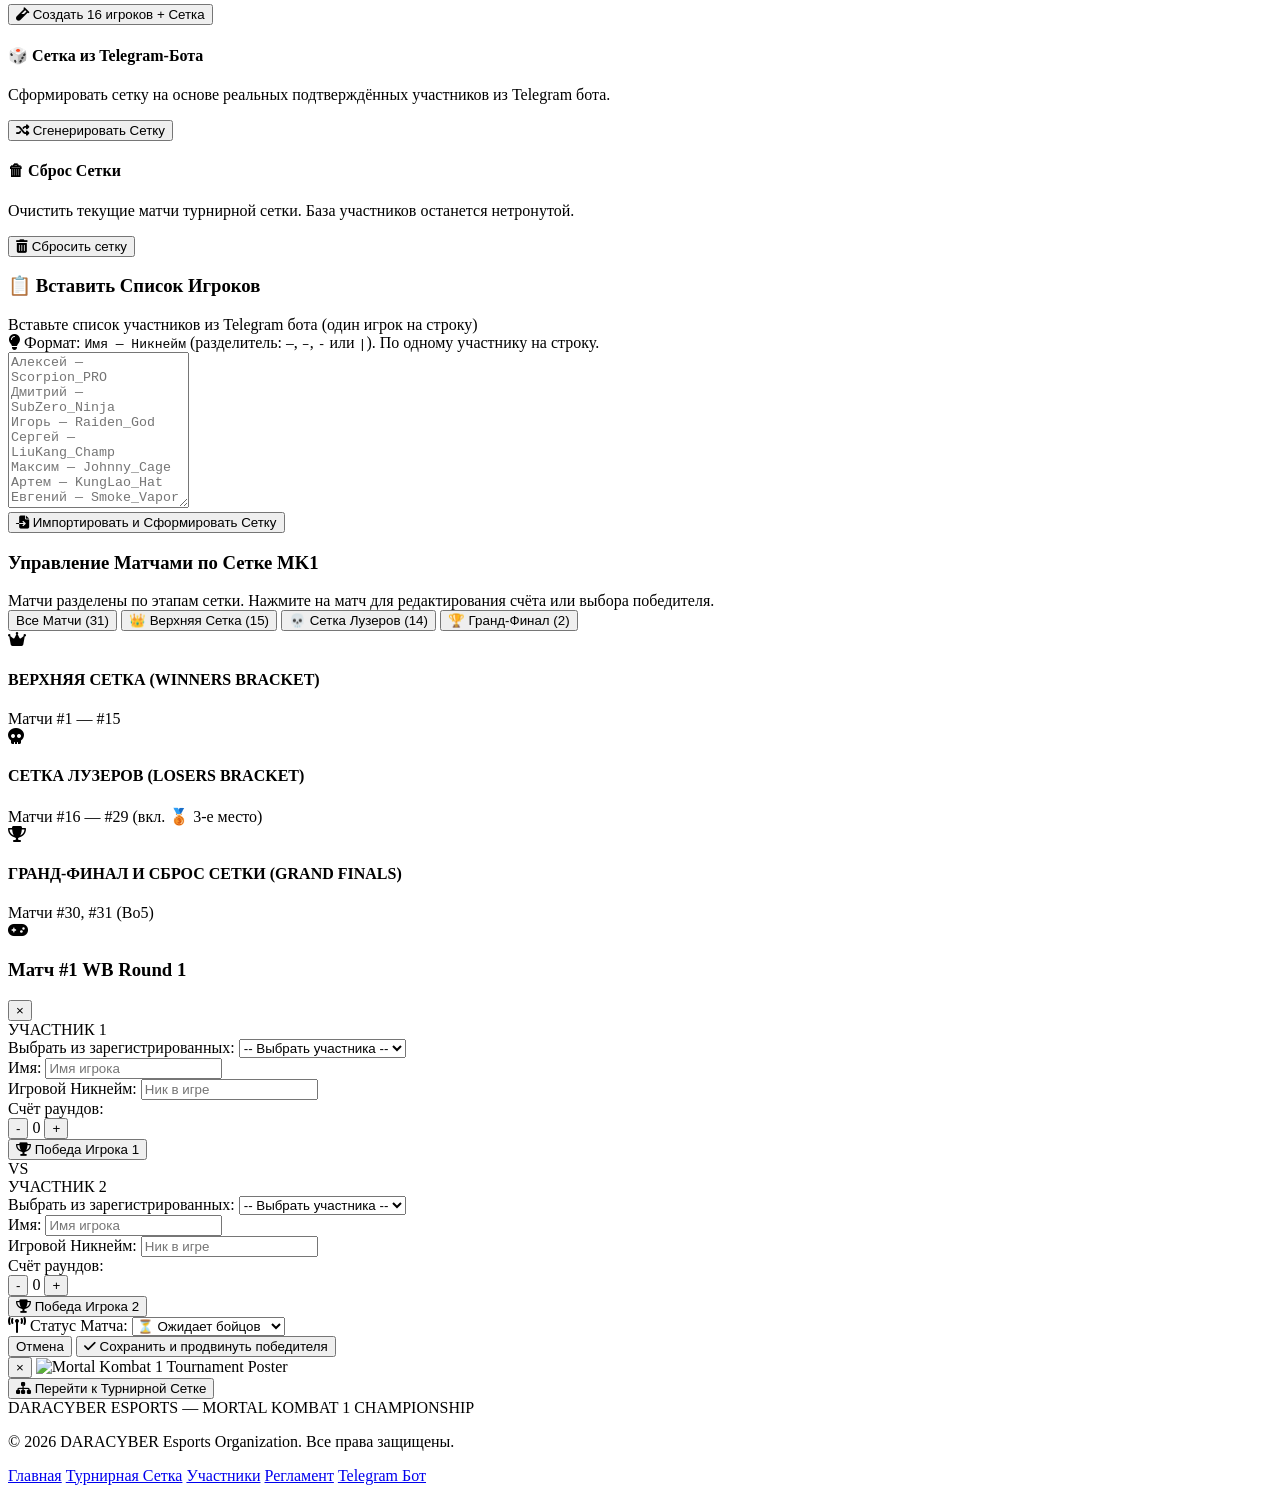
==== commit d462e32b: "feat(web): update header with flyout tournament menu, registration button, centered poster, and resp" ====
--- a/web/200.html
+++ b/web/200.html
@@ -13,11 +13,86 @@
 </head>
 <body>
 
-  <!-- ================= ШАПКА ================= -->
-  <header class="site-header">
-    <div class="header-inner">
-      <div class="header-left">
-        <a href="/" class="brand-logo">
+  <!-- ================= ШАПКА: ВЫПЛЫВАЮЩЕЕ МЕНЮ СЛЕВА, ЛОГО ПО ЦЕНТРУ, СОЦСЕТИ СПРАВА ================= -->
+  <header class="site-header site-header-animated">
+    <div class="header-inner header-centered-layout">
+
+      <!-- Левая часть: Выплывающее меню турнира (слева относительно логотипа) -->
+      <div class="header-left-menu">
+        <div class="tourney-dropdown-wrapper" id="tourney-dropdown-wrapper">
+          <button class="tourney-dropdown-btn" id="tourney-dropdown-trigger" onclick="toggleTourneyDropdown(event)" aria-haspopup="true" aria-expanded="false" title="Открыть Меню Турнира">
+            <i class="fas fa-bars"></i>
+            <span class="dropdown-trigger-text">
+              <span class="text-long">МЕНЮ ТУРНИРА</span>
+              <span class="text-short">МЕНЮ</span>
+            </span>
+            <i class="fas fa-chevron-down dropdown-arrow"></i>
+          </button>
+
+          <!-- Выплывающая панель меню -->
+          <div class="tourney-dropdown-panel" id="tourney-dropdown-panel">
+            <div class="dropdown-header">
+              <div class="dropdown-header-title">
+                <i class="fas fa-fire-alt text-gold"></i>
+                <span>МЕНЮ ТУРНИРА</span>
+              </div>
+              <span class="dropdown-badge">MK1</span>
+            </div>
+
+            <div class="dropdown-items">
+              <button class="dropdown-item" onclick="selectTourneyTab('bracket')">
+                <div class="dropdown-item-icon icon-bracket"><i class="fas fa-sitemap"></i></div>
+                <div class="dropdown-item-info">
+                  <span class="dropdown-item-title">Турнирная Сетка</span>
+                  <span class="dropdown-item-desc">Double Elimination • Bo1 / Bo5</span>
+                </div>
+              </button>
+
+              <button class="dropdown-item" onclick="selectTourneyTab('participants')">
+                <div class="dropdown-item-icon icon-players"><i class="fas fa-users"></i></div>
+                <div class="dropdown-item-info">
+                  <span class="dropdown-item-title">Список Бойцов</span>
+                  <span class="dropdown-item-desc">16 участников соревнований</span>
+                </div>
+              </button>
+
+              <a id="dropdown-tg-btn" href="https://t.me/comp_games_lovers_bot" target="_blank" class="dropdown-item item-tg">
+                <div class="dropdown-item-icon icon-tg"><i class="fab fa-telegram-plane"></i></div>
+                <div class="dropdown-item-info">
+                  <span class="dropdown-item-title">Регистрация в Telegram</span>
+                  <span class="dropdown-item-desc">Бот @comp_games_lovers_bot</span>
+                </div>
+                <i class="fas fa-external-link-alt dropdown-ext-icon"></i>
+              </a>
+
+              <button class="dropdown-item" onclick="selectTourneyTab('rules')">
+                <div class="dropdown-item-icon icon-rules"><i class="fas fa-book-open"></i></div>
+                <div class="dropdown-item-info">
+                  <span class="dropdown-item-title">Регламент Турнира</span>
+                  <span class="dropdown-item-desc">Правила, персонажи и арены</span>
+                </div>
+              </button>
+            </div>
+
+            <div class="dropdown-socials-row">
+              <span class="dropdown-socials-label">МЕДИА И СТРИМЫ:</span>
+              <div class="dropdown-socials-links">
+                <a href="https://twitch.tv" target="_blank" title="Twitch" class="dropdown-soc-link"><i class="fab fa-twitch"></i> Twitch</a>
+                <a href="https://youtube.com" target="_blank" title="YouTube" class="dropdown-soc-link"><i class="fab fa-youtube"></i> YouTube</a>
+              </div>
+            </div>
+
+            <div class="dropdown-footer">
+              <i class="fas fa-trophy text-gold"></i>
+              <span>Официальный турнир DARACYBER</span>
+            </div>
+          </div>
+        </div>
+      </div>
+
+      <!-- Центральная часть: Логотип DARACYBER строго по центру -->
+      <div class="header-center-logo">
+        <a href="/" class="brand-logo" onclick="event.preventDefault(); showHome();" title="DARACYBER — На Главную">
           <div class="brand-emblem">
             <svg viewBox="0 0 32 32" fill="none" xmlns="http://www.w3.org/2000/svg" class="brand-icon">
               <path d="M16 2L2 10L16 18L30 10L16 2Z" fill="#f3f4f6"/>
@@ -31,40 +106,21 @@
             <span class="brand-tag">ESPORTS TOURNAMENT</span>
           </div>
         </a>
-
-        <!-- Соцсети -->
+      </div>
+
+      <!-- Правая часть: Кнопка REGISTRATION и соцсети (выровнены по правому краю постера) -->
+      <div class="header-right-socials">
         <div class="header-socials">
-          <a href="https://t.me/comp_games_lovers_bot" target="_blank" title="Telegram Бот" class="social-link"><i class="fab fa-telegram-plane"></i></a>
-          <a href="https://twitch.tv" target="_blank" title="Twitch" class="social-link"><i class="fab fa-twitch"></i></a>
-          <a href="https://youtube.com" target="_blank" title="YouTube" class="social-link"><i class="fab fa-youtube"></i></a>
-        </div>
-      </div>
-
-      <!-- Навигация -->
-      <nav class="main-nav">
-        <button class="nav-item active" id="nav-btn-bracket" onclick="switchTab('bracket')">
-          <i class="fas fa-sitemap"></i> Сетка
-        </button>
-        <button class="nav-item" id="nav-btn-participants" onclick="switchTab('participants')">
-          <i class="fas fa-users"></i> Участники (<span id="nav-participants-count">0</span>)
-        </button>
-        <button class="nav-item" id="nav-btn-rules" onclick="switchTab('rules')">
-          <i class="fas fa-scroll"></i> Регламент
-        </button>
-      </nav>
-
-      <!-- Правая часть -->
-      <div class="header-right">
-        <button id="stage-mode-btn" class="btn-ghost-sm" onclick="toggleStageMode()" title="Полноэкранный режим трансляции">
-          <i class="fas fa-expand"></i> Режим Сцены
-        </button>
-        <a href="/admin" class="btn-ghost-sm" onclick="event.preventDefault(); showAdmin();" title="Панель администратора">
-          <i class="fas fa-cog"></i> Админ
-        </a>
-        <div id="admin-status-indicator" class="admin-status-pill hidden">
-          <i class="fas fa-shield-alt"></i> АДМИН: ON
-        </div>
-      </div>
+          <a id="header-reg-btn" href="https://t.me/comp_games_lovers_bot" target="_blank" title="Регистрация в Telegram (@comp_games_lovers_bot)" class="header-reg-btn">
+            <i class="fab fa-telegram-plane"></i>
+            <span class="reg-text-long">REGISTRATION</span>
+            <span class="reg-text-short">REG</span>
+          </a>
+          <a href="https://twitch.tv" target="_blank" title="Twitch" class="social-link header-soc-desktop"><i class="fab fa-twitch"></i></a>
+          <a href="https://youtube.com" target="_blank" title="YouTube" class="social-link header-soc-desktop"><i class="fab fa-youtube"></i></a>
+        </div>
+      </div>
+
     </div>
   </header>
 
@@ -75,14 +131,42 @@
     </button>
   </div>
 
-  <!-- ================= ОСНОВНАЯ СТРАНИЦА ТУРНИРА ================= -->
-  <div id="page-tournament" class="page-view active">
+  <!-- ================= ГЛАВНАЯ СТРАНИЦА (/): ПОСТЕР СТРОГО ПО ЦЕНТРУ ================= -->
+  <div id="page-home" class="page-view active">
+    <div class="home-poster-viewport">
+      <!-- Постер турнира на весь экран строго по центру -->
+      <main class="home-full-poster-card">
+        <div class="poster-fullscreen-wrapper">
+          <div class="poster-glow-backdrop"></div>
+          <div class="poster-card-frame" onclick="openPosterModal()" title="Нажмите для открытия в полном окне">
+            <img 
+              id="home-main-image" 
+              class="poster-fullscreen-img" 
+              src="/img/main.jpg" 
+              alt="Mortal Kombat 1 Championship — Главный Постер" 
+              onerror="if (!this.src.endsWith('Artboard_4.jpg')) { this.src = '/img/Artboard_4.jpg'; }"
+            >
+            <div class="poster-overlay-hint">
+              <i class="fas fa-search-plus"></i> Просмотреть постер
+            </div>
+          </div>
+        </div>
+      </main>
+    </div>
+  </div>
+
+
+  <!-- ================= ОТДЕЛЬНАЯ СТРАНИЦА ТУРНИРА (/tournament) ================= -->
+  <div id="page-tournament" class="page-view">
 
     <!-- Верхний Баннер -->
     <section class="tournament-header-banner">
       <div class="section-container">
         <div class="detail-header-flex">
           <div>
+            <button class="btn-ghost-sm" onclick="showHome()" style="margin-bottom: 10px;" title="Вернуться на Главную страницу">
+              <i class="fas fa-arrow-left"></i> На Главную
+            </button>
             <div class="detail-badge-group">
               <span class="status-chip chip-live">🔴 LIVE / СКОРО</span>
               <span class="status-chip chip-game">MORTAL KOMBAT 1</span>
@@ -104,6 +188,19 @@
               <i class="fas fa-sync-alt"></i> Обновить
             </button>
           </div>
+        </div>
+
+        <!-- Вкладки Турнира: Сетка, Участники, Регламент -->
+        <div class="tourney-nav-tabs">
+          <button class="tourney-nav-tab active" id="ttab-bracket" onclick="switchTab('bracket')">
+            <i class="fas fa-sitemap"></i> Турнирная Сетка
+          </button>
+          <button class="tourney-nav-tab" id="ttab-participants" onclick="switchTab('participants')">
+            <i class="fas fa-users"></i> Участники (<span id="tourney-tab-count">0</span>)
+          </button>
+          <button class="tourney-nav-tab" id="ttab-rules" onclick="switchTab('rules')">
+            <i class="fas fa-scroll"></i> Регламент и Правила
+          </button>
         </div>
       </div>
     </section>
@@ -340,12 +437,12 @@
           <i class="fas fa-lock"></i>
         </div>
         <h2>Панель Управления DARACYBER</h2>
-        <p class="admin-login-sub">Доступ закрыт. Для входа введите пароль администратора турнира (<strong>4321</strong>):</p>
+        <p class="admin-login-sub">Доступ ограничен. Для входа введите пароль администратора:</p>
         
         <div class="passcode-input-form">
           <div class="input-with-icon">
             <i class="fas fa-key"></i>
-            <input type="password" id="admin-passcode-input" placeholder="Введите пароль (4321)" maxlength="20" onkeypress="if(event.key==='Enter') executeAdminLogin()">
+            <input type="password" id="admin-passcode-input" placeholder="Введите пароль администратора" maxlength="50" onkeypress="if(event.key==='Enter') executeAdminLogin()">
           </div>
           <button class="btn-action-primary w-100" id="btn-admin-submit" onclick="executeAdminLogin()">
             <i class="fas fa-sign-in-alt"></i> Авторизоваться
@@ -615,6 +712,20 @@
   </div>
 
 
+  <!-- ================= МОДАЛЬНОЕ ОКНО ПРОСМОТРА ПОСТЕРА ================= -->
+  <div id="poster-modal" class="modal-backdrop hidden" onclick="closePosterModal()">
+    <div class="poster-modal-wrapper" onclick="event.stopPropagation()">
+      <button class="poster-modal-close" onclick="closePosterModal()">&times;</button>
+      <img id="poster-modal-img" class="poster-modal-img" src="/img/main.jpg" alt="Mortal Kombat 1 Tournament Poster" onerror="if (!this.src.endsWith('Artboard_4.jpg')) { this.src = '/img/Artboard_4.jpg'; }">
+      <div class="poster-modal-footer">
+        <button class="btn-action-primary" onclick="closePosterModal(); showTournament('bracket');">
+          <i class="fas fa-sitemap"></i> Перейти к Турнирной Сетке
+        </button>
+      </div>
+    </div>
+  </div>
+
+
   <!-- ================= ПОДВАЛ ================= -->
   <footer class="site-footer">
     <div class="footer-inner">
@@ -627,9 +738,11 @@
       </div>
 
       <div class="footer-links">
-        <a href="javascript:void(0)" onclick="showTournament()">Турнирная Сетка</a>
+        <a href="javascript:void(0)" onclick="showHome()">Главная</a>
+        <a href="javascript:void(0)" onclick="showTournament('bracket')">Турнирная Сетка</a>
+        <a href="javascript:void(0)" onclick="showTournament('participants')">Участники</a>
+        <a href="javascript:void(0)" onclick="showTournament('rules')">Регламент</a>
         <a id="footer-tg-link" href="https://t.me/comp_games_lovers_bot" target="_blank">Telegram Бот</a>
-        <a href="/admin" onclick="event.preventDefault(); showAdmin();">Панель Управления</a>
       </div>
     </div>
   </footer>
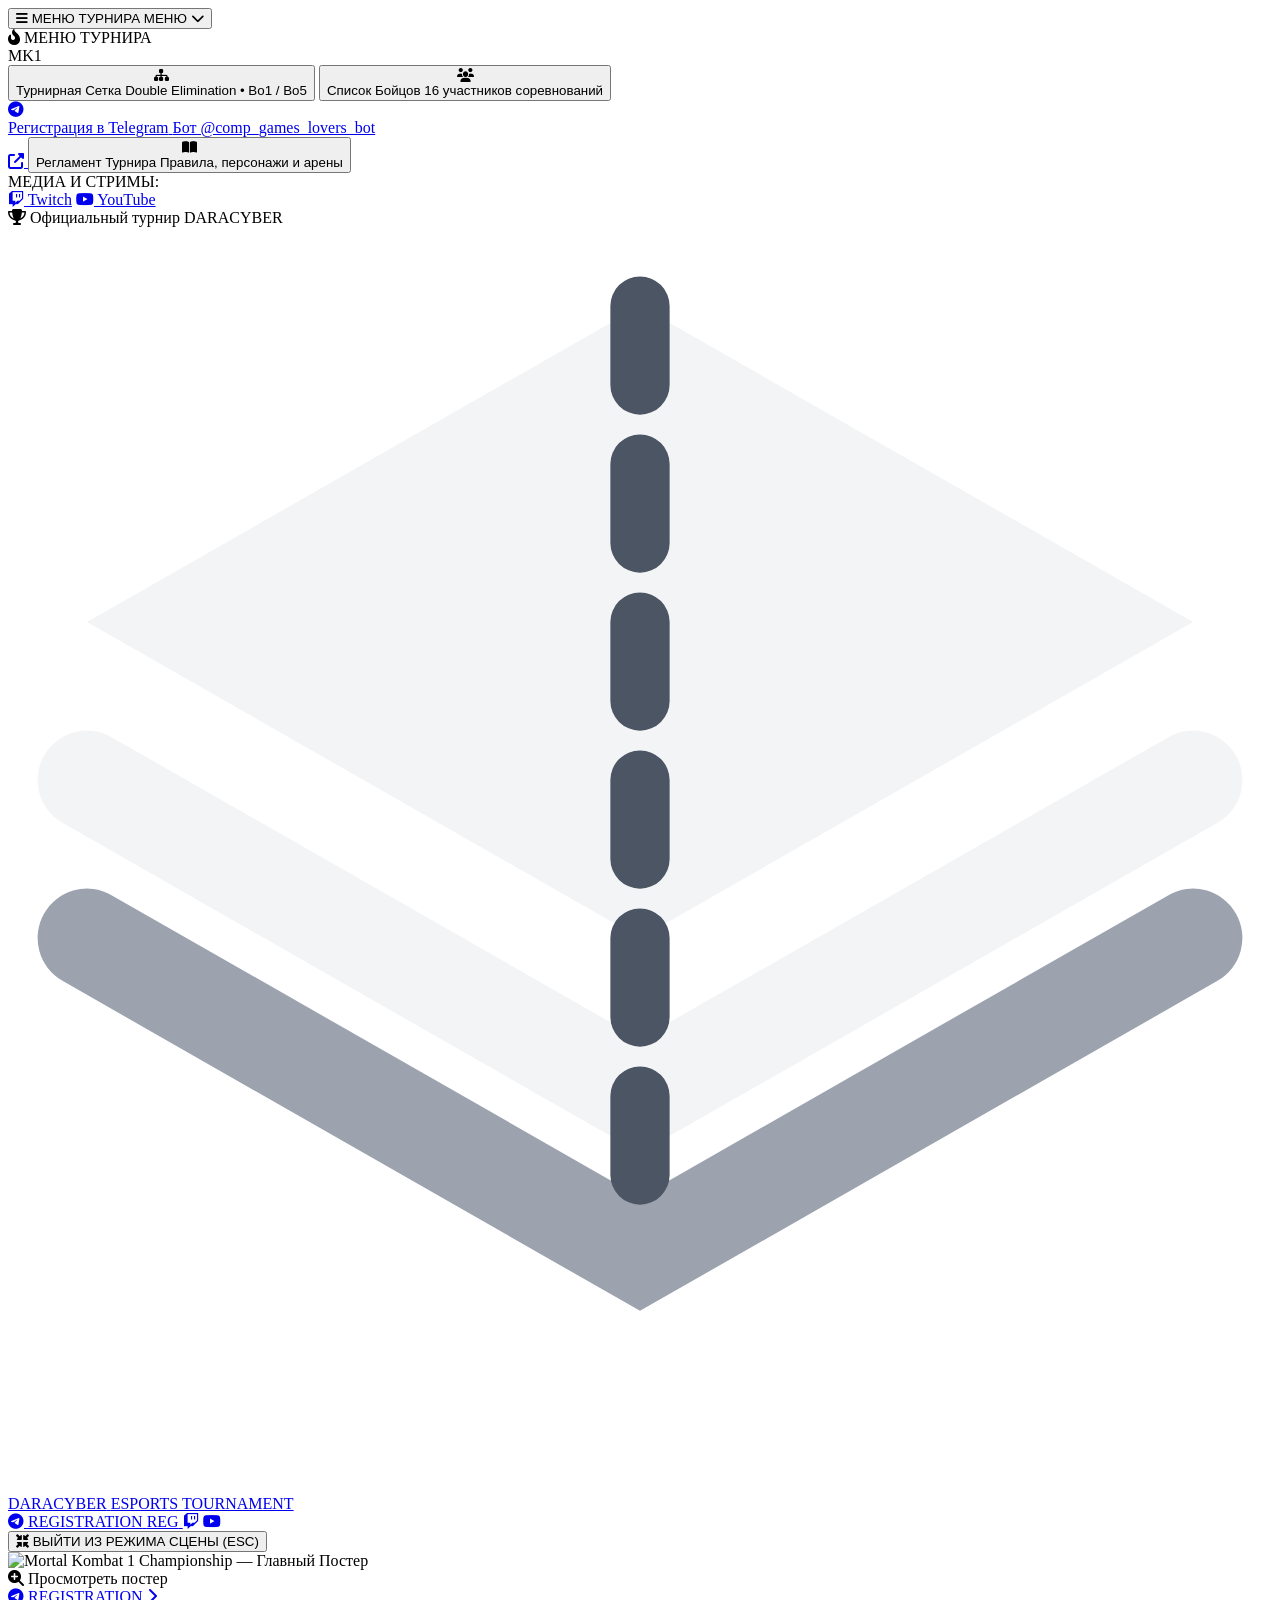
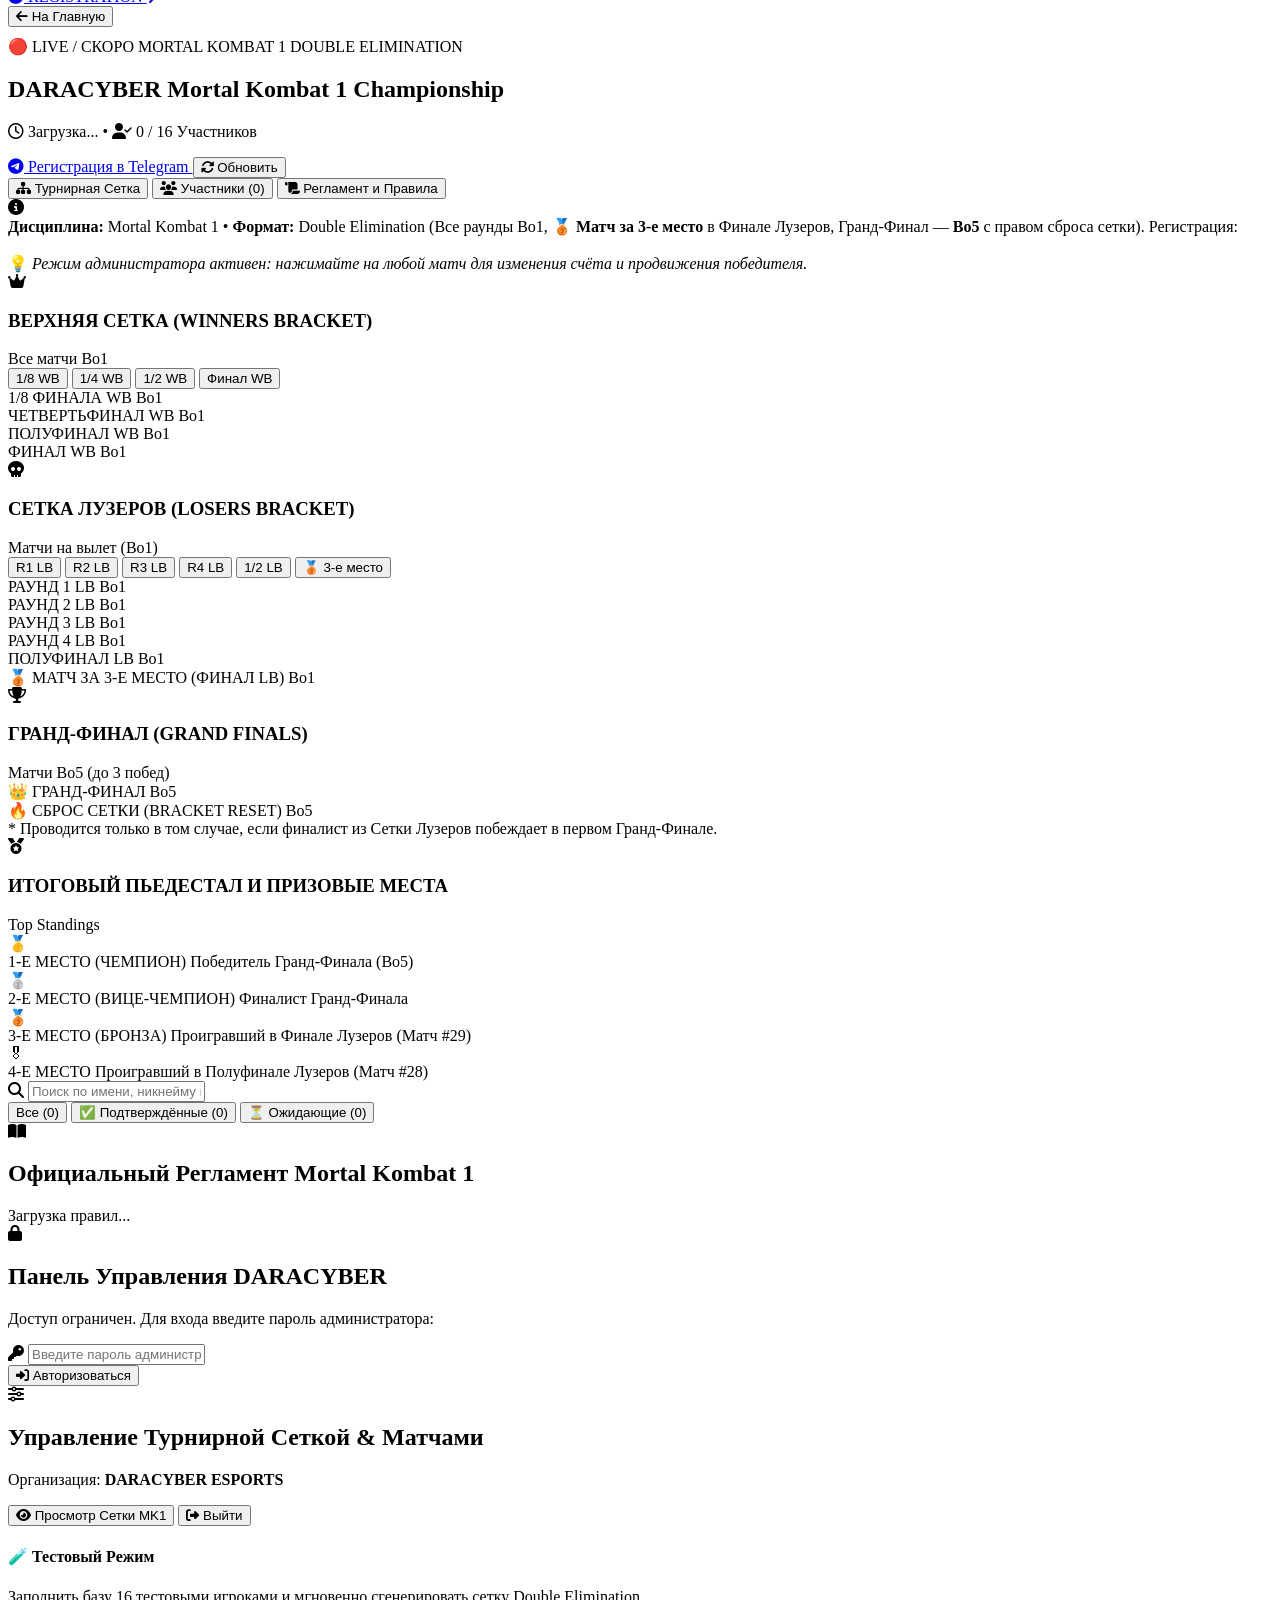
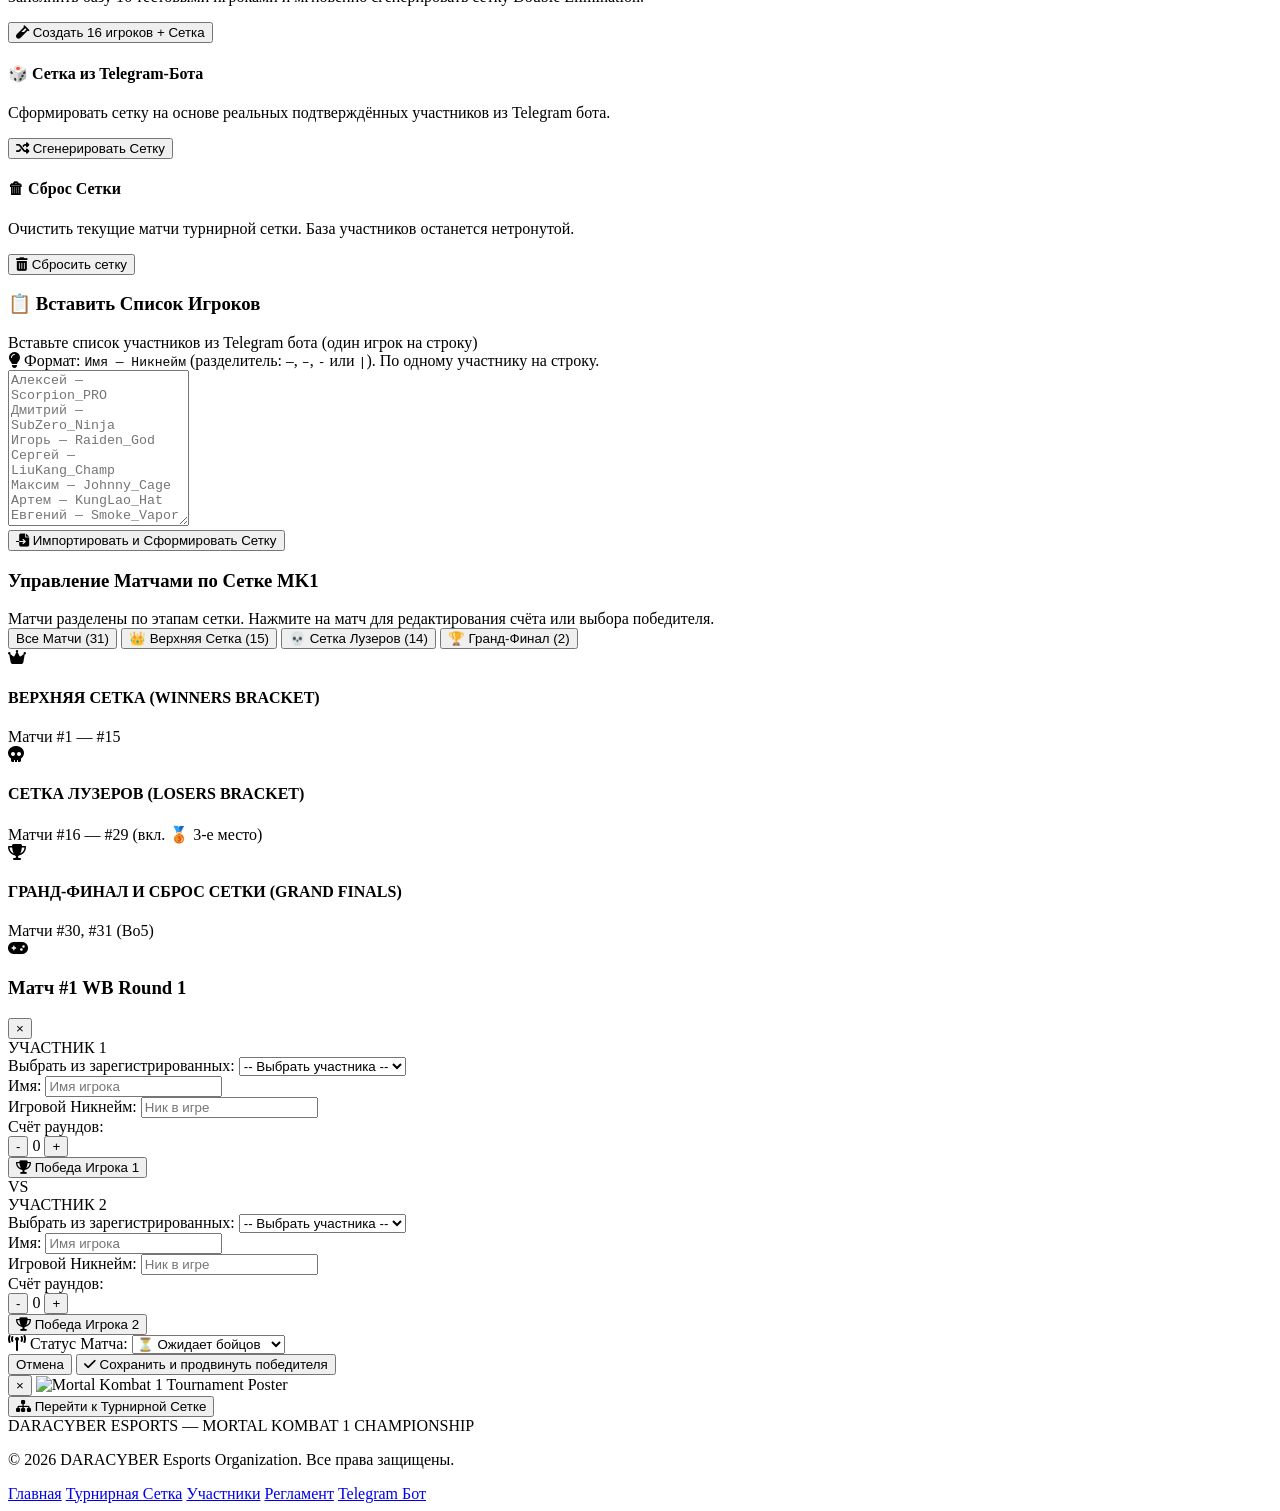
==== commit 1dce2acc: "feat(web): add standalone mobile REGISTRATION button below poster" ====
--- a/web/200.html
+++ b/web/200.html
@@ -134,24 +134,43 @@
   <!-- ================= ГЛАВНАЯ СТРАНИЦА (/): ПОСТЕР СТРОГО ПО ЦЕНТРУ ================= -->
   <div id="page-home" class="page-view active">
     <div class="home-poster-viewport">
-      <!-- Постер турнира на весь экран строго по центру -->
-      <main class="home-full-poster-card">
-        <div class="poster-fullscreen-wrapper">
-          <div class="poster-glow-backdrop"></div>
-          <div class="poster-card-frame" onclick="openPosterModal()" title="Нажмите для открытия в полном окне">
-            <img 
-              id="home-main-image" 
-              class="poster-fullscreen-img" 
-              src="/img/main.jpg" 
-              alt="Mortal Kombat 1 Championship — Главный Постер" 
-              onerror="if (!this.src.endsWith('Artboard_4.jpg')) { this.src = '/img/Artboard_4.jpg'; }"
-            >
-            <div class="poster-overlay-hint">
-              <i class="fas fa-search-plus"></i> Просмотреть постер
-            </div>
-          </div>
-        </div>
-      </main>
+      <div class="home-poster-content-box">
+        <!-- Постер турнира на весь экран строго по центру -->
+        <main class="home-full-poster-card">
+          <div class="poster-fullscreen-wrapper">
+            <div class="poster-glow-backdrop"></div>
+            <div class="poster-card-frame" onclick="openPosterModal()" title="Нажмите для открытия в полном окне">
+              <img 
+                id="home-main-image" 
+                class="poster-fullscreen-img" 
+                src="/img/main.jpg" 
+                alt="Mortal Kombat 1 Championship — Главный Постер" 
+                onerror="if (!this.src.endsWith('Artboard_4.jpg')) { this.src = '/img/Artboard_4.jpg'; }"
+              >
+              <div class="poster-overlay-hint">
+                <i class="fas fa-search-plus"></i> Просмотреть постер
+              </div>
+            </div>
+          </div>
+        </main>
+
+        <!-- Отдельная кнопка REGISTRATION для мобильной версии -->
+        <div class="mobile-poster-cta-wrapper">
+          <a 
+            id="mobile-reg-cta-btn" 
+            href="https://t.me/comp_games_lovers_bot" 
+            target="_blank" 
+            class="mobile-reg-cta-btn" 
+            title="Регистрация на турнире в Telegram (@comp_games_lovers_bot)"
+          >
+            <span class="reg-cta-icon-wrap">
+              <i class="fab fa-telegram-plane"></i>
+            </span>
+            <span class="reg-cta-text">REGISTRATION</span>
+            <i class="fas fa-chevron-right reg-cta-arrow"></i>
+          </a>
+        </div>
+      </div>
     </div>
   </div>
 
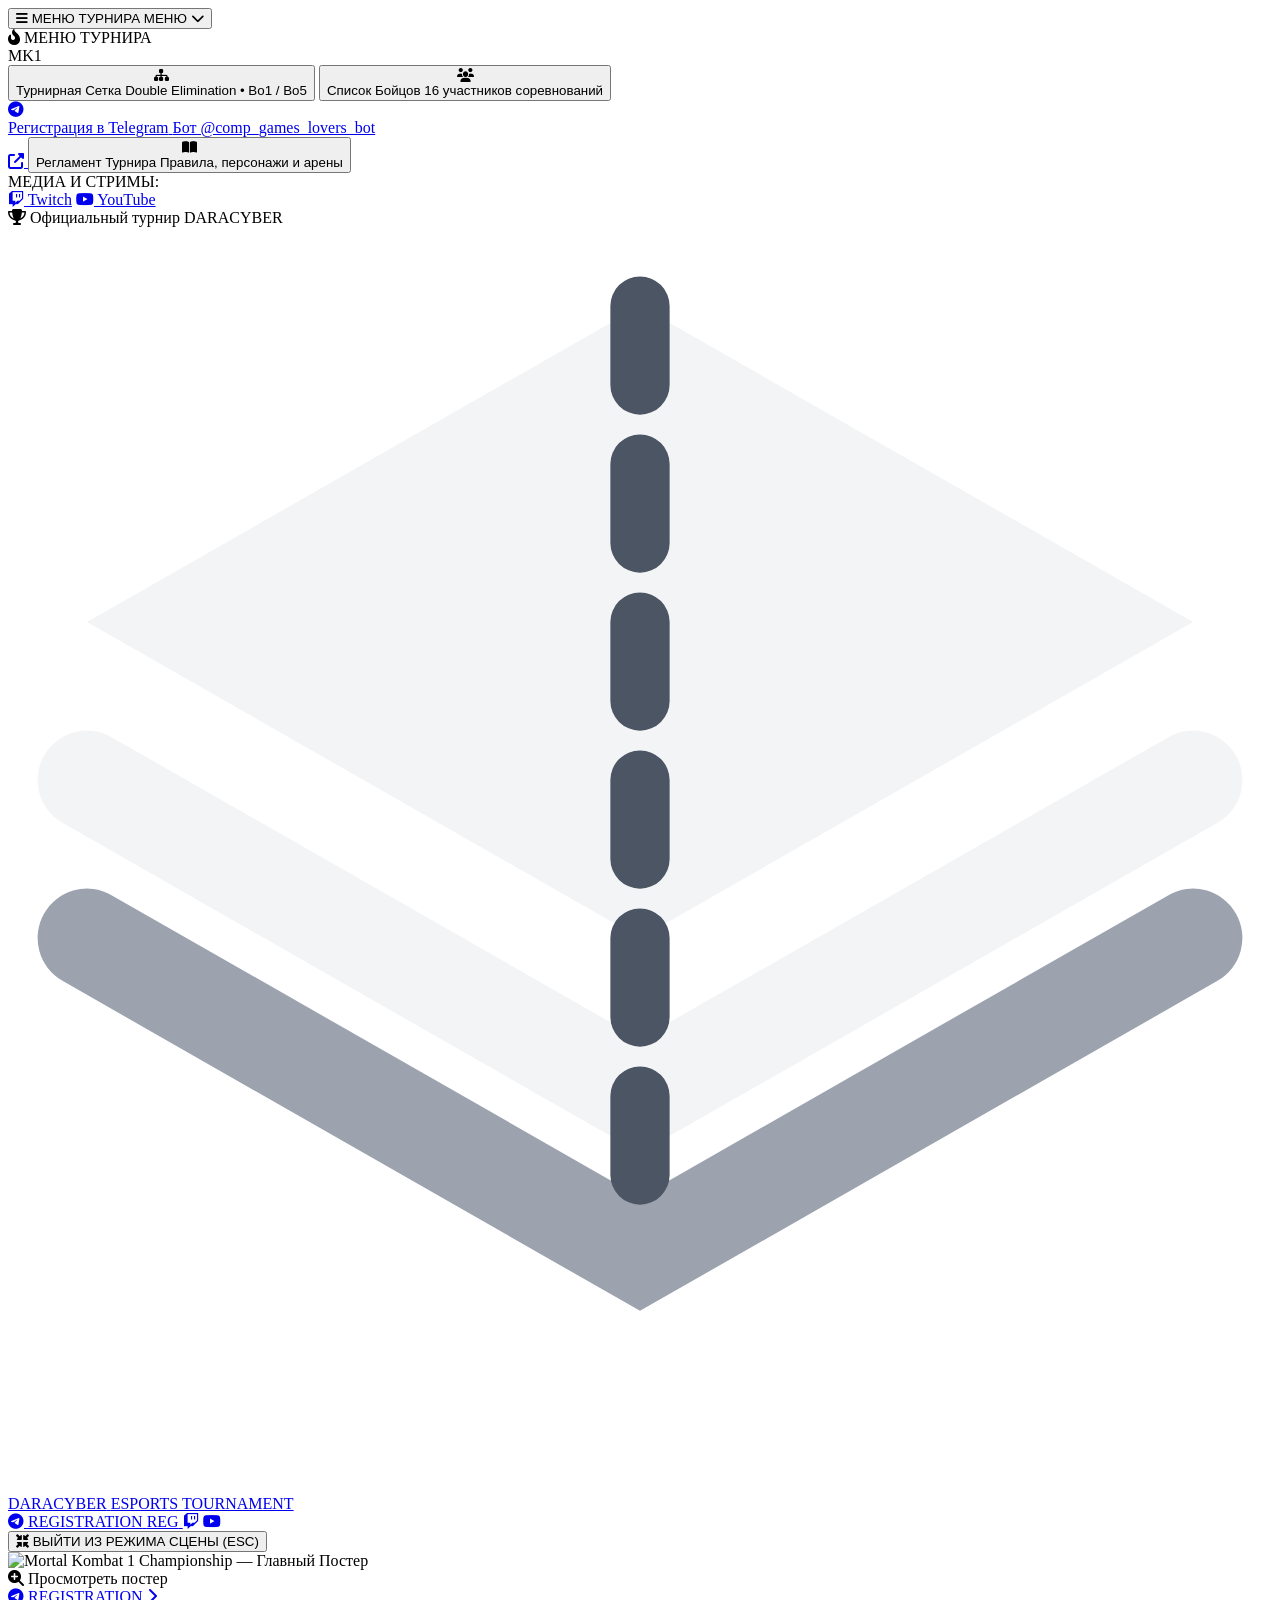
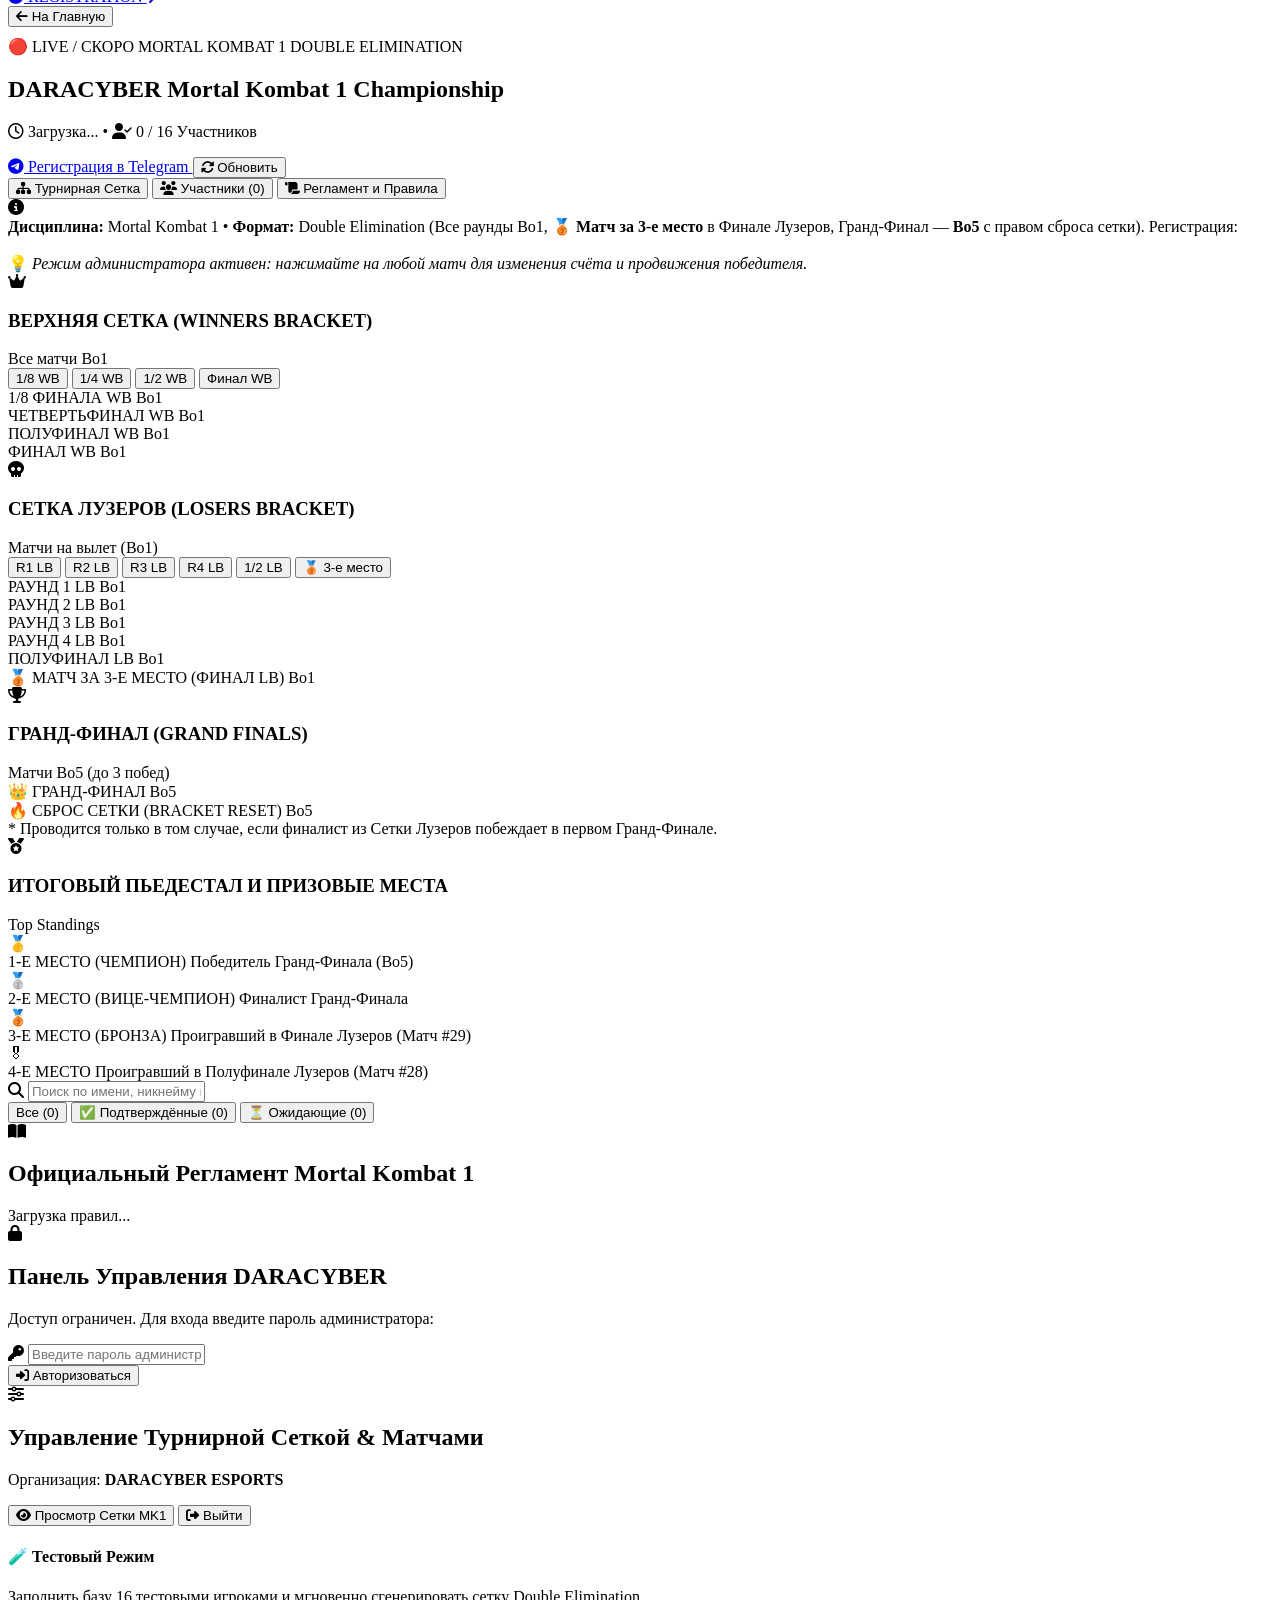
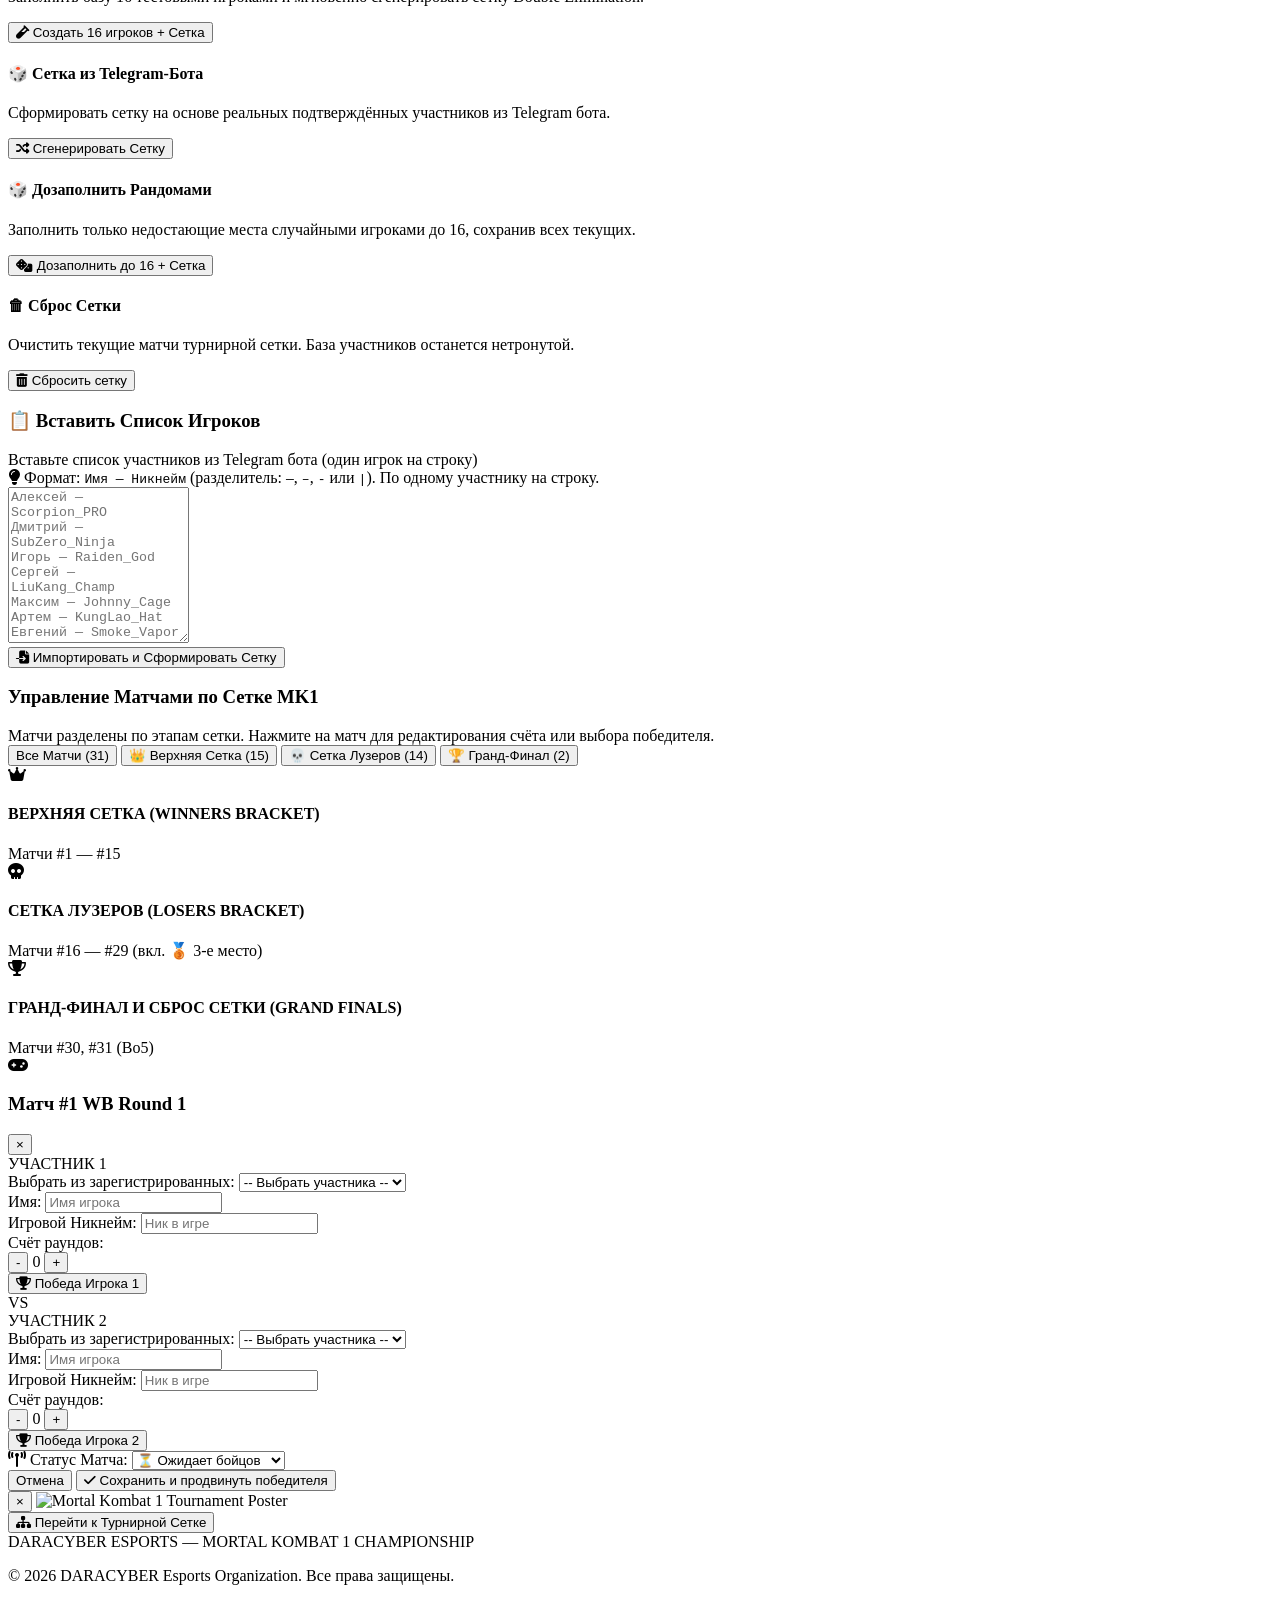
==== commit 03002649: "feat(bot): add admin button to fill missing tournament players with random names" ====
--- a/web/200.html
+++ b/web/200.html
@@ -506,6 +506,14 @@
             <p>Сформировать сетку на основе реальных подтверждённых участников из Telegram бота.</p>
             <button class="btn-action-primary" onclick="generateBracket()">
               <i class="fas fa-random"></i> Сгенерировать Сетку
+            </button>
+          </div>
+
+          <div class="control-card">
+            <h4>🎲 Дозаполнить Рандомами</h4>
+            <p>Заполнить только недостающие места случайными игроками до 16, сохранив всех текущих.</p>
+            <button class="btn-action-secondary" onclick="fillMissingPlayers()">
+              <i class="fas fa-dice"></i> Дозаполнить до 16 + Сетка
             </button>
           </div>
 
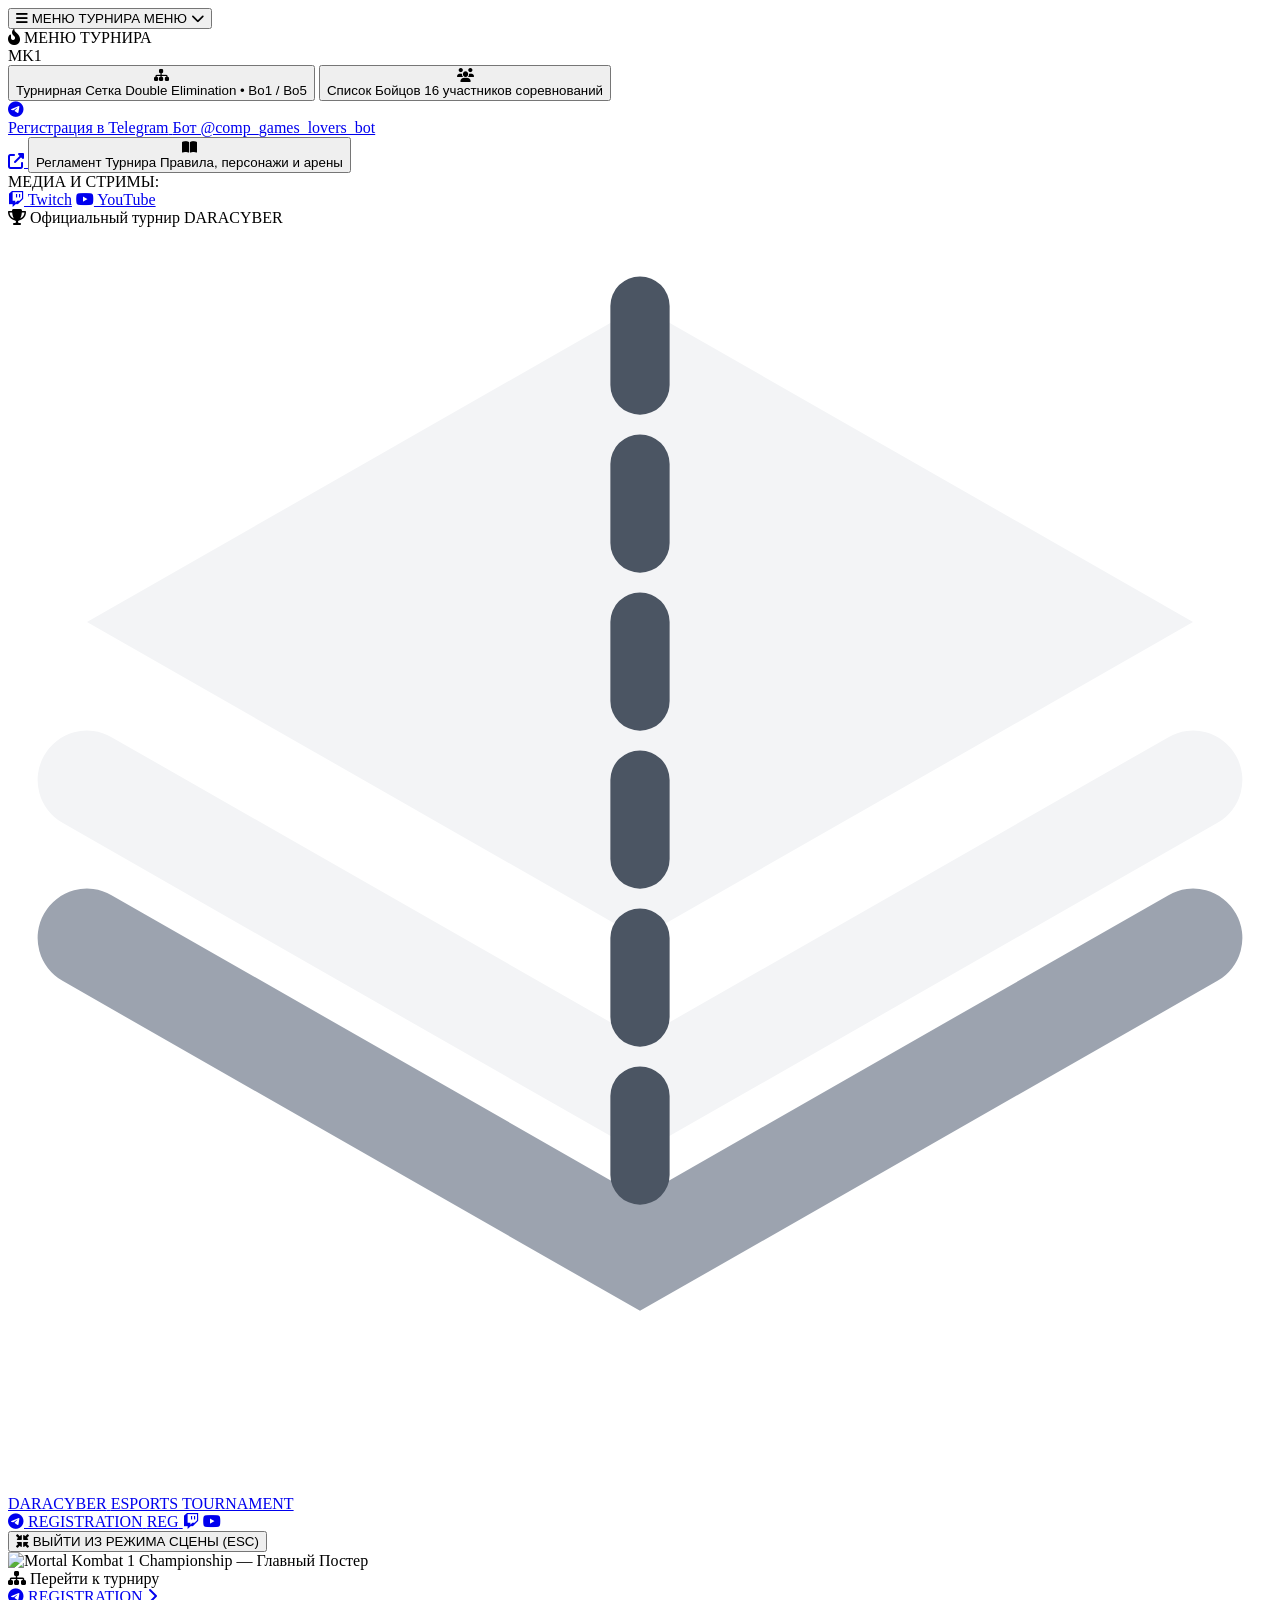
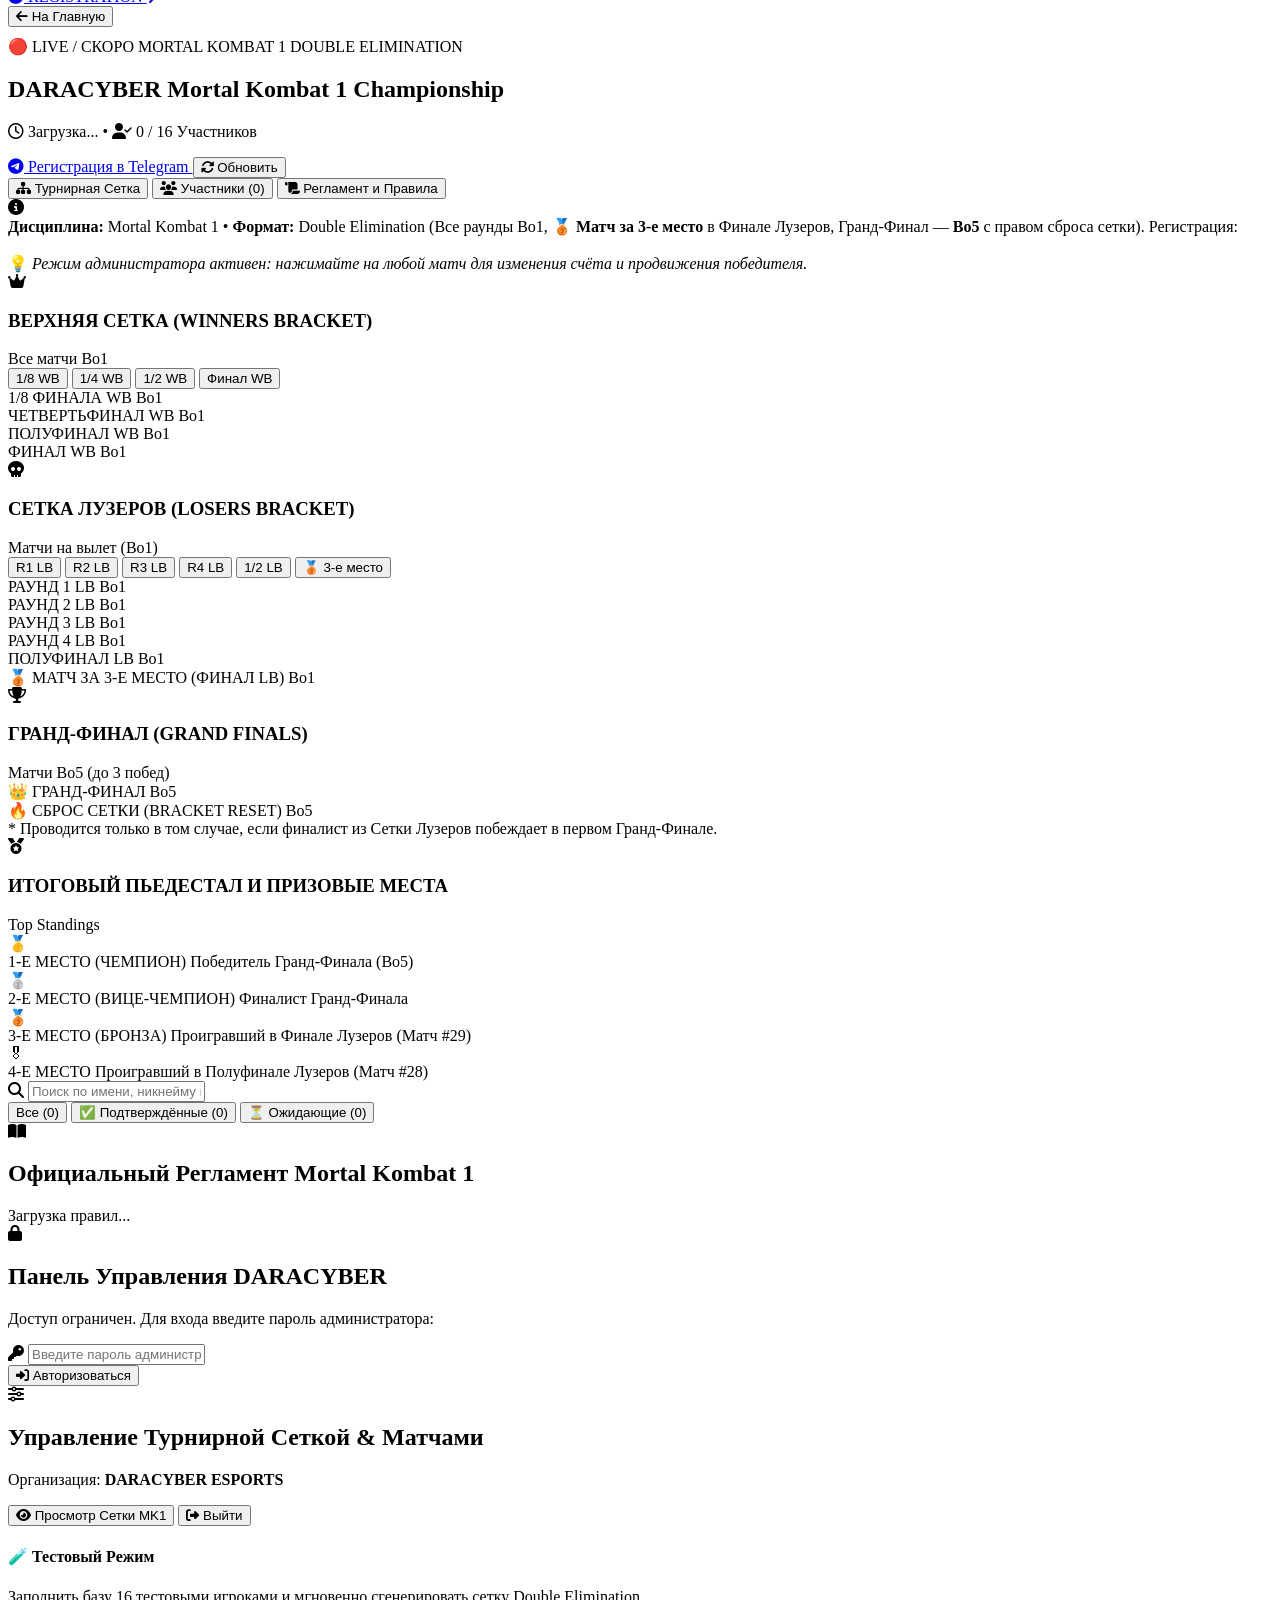
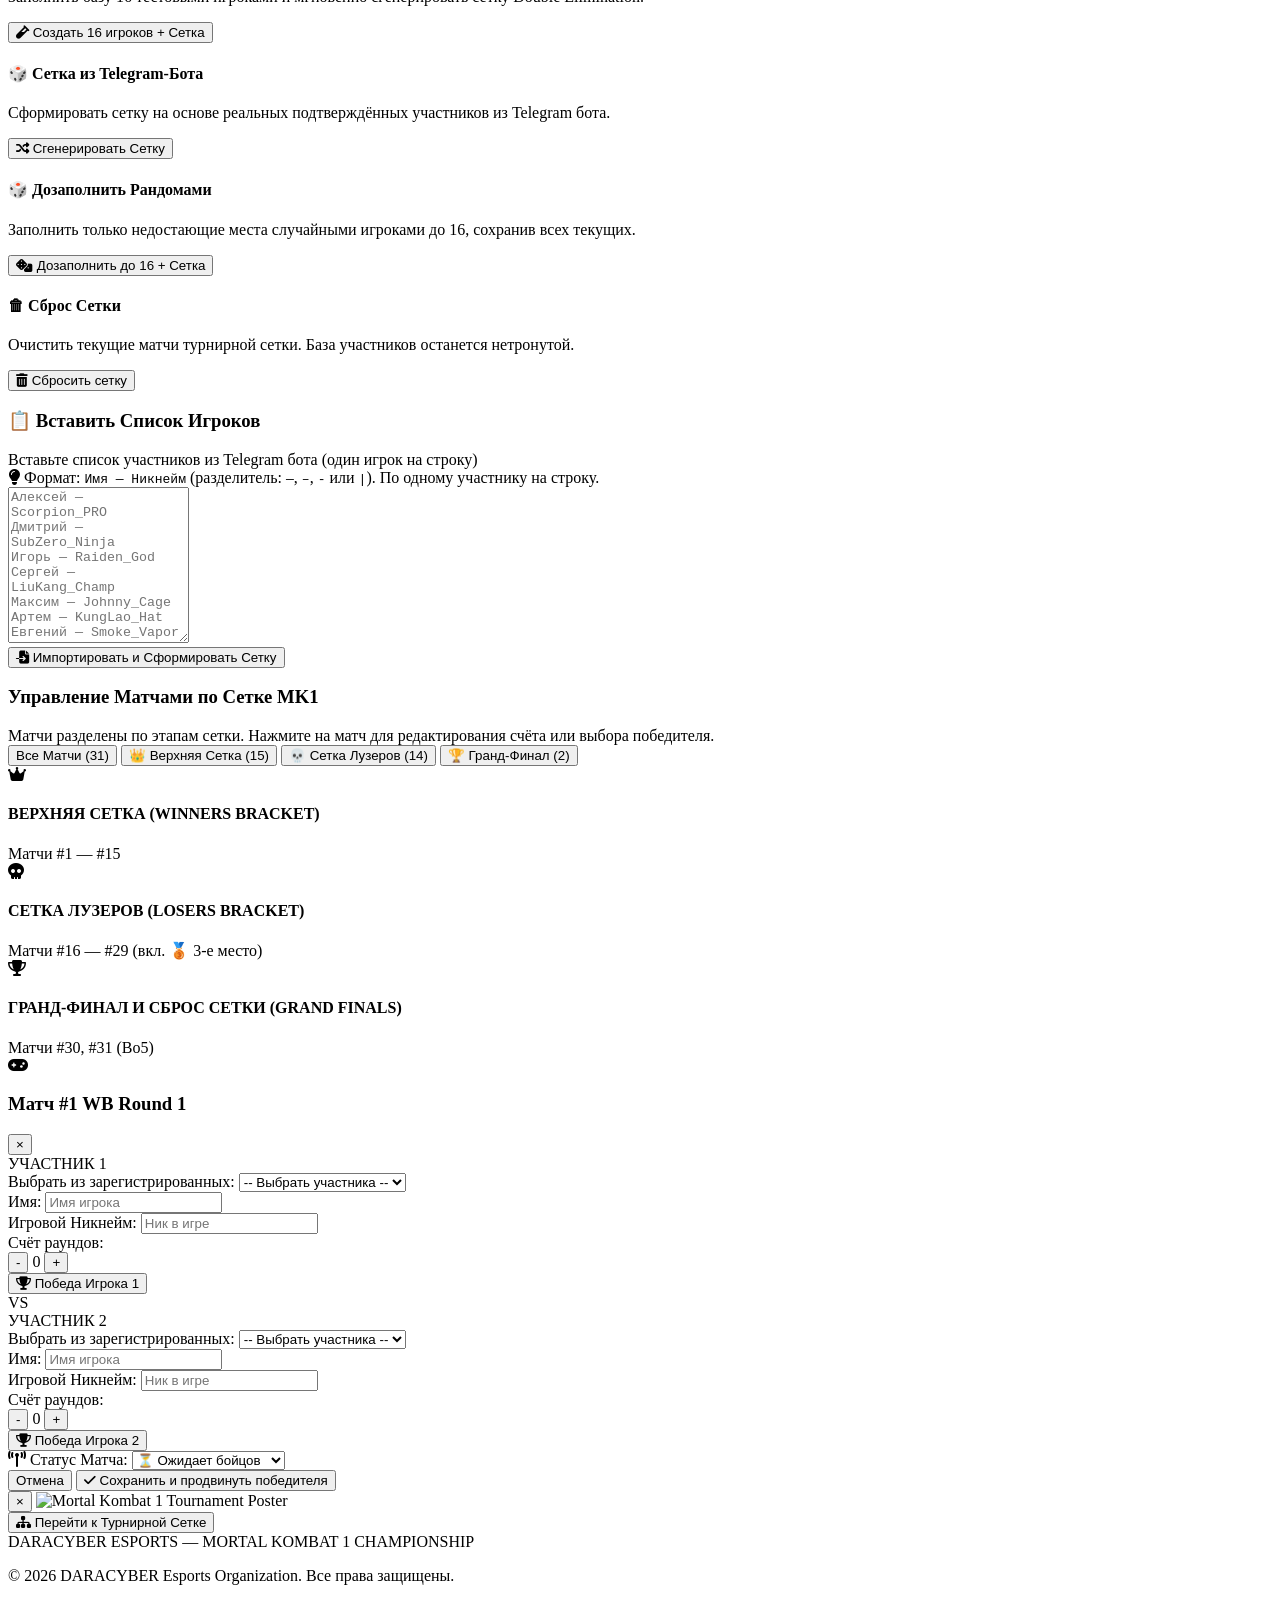
==== commit 3c768731: "feat(web): navigate to tournament page upon clicking poster image" ====
--- a/web/200.html
+++ b/web/200.html
@@ -139,7 +139,7 @@
         <main class="home-full-poster-card">
           <div class="poster-fullscreen-wrapper">
             <div class="poster-glow-backdrop"></div>
-            <div class="poster-card-frame" onclick="openPosterModal()" title="Нажмите для открытия в полном окне">
+            <div class="poster-card-frame" onclick="showTournament('bracket')" onkeydown="if (event.key === 'Enter' || event.key === ' ') { event.preventDefault(); showTournament('bracket'); }" tabindex="0" role="button" title="Перейти к турниру (Сетка, Участники, Регламент)">
               <img 
                 id="home-main-image" 
                 class="poster-fullscreen-img" 
@@ -148,7 +148,7 @@
                 onerror="if (!this.src.endsWith('Artboard_4.jpg')) { this.src = '/img/Artboard_4.jpg'; }"
               >
               <div class="poster-overlay-hint">
-                <i class="fas fa-search-plus"></i> Просмотреть постер
+                <i class="fas fa-sitemap"></i> Перейти к турниру
               </div>
             </div>
           </div>
